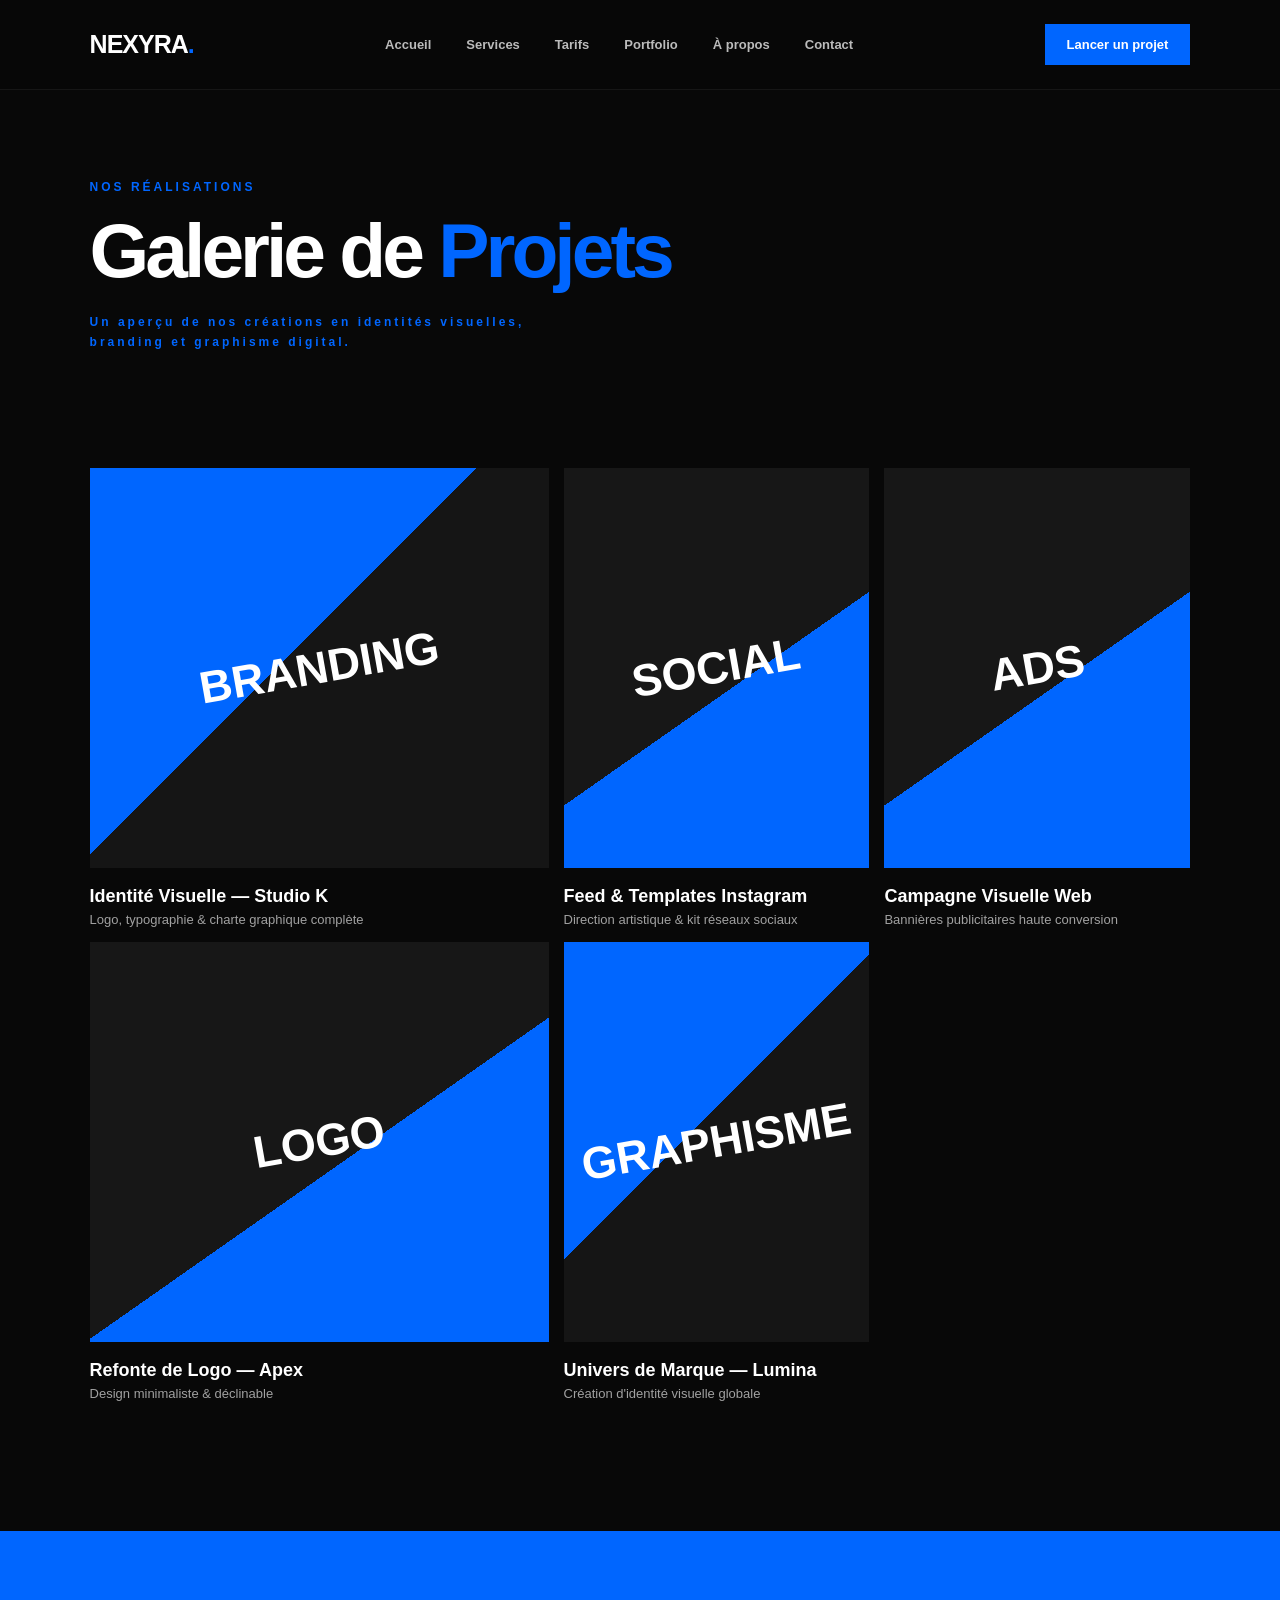
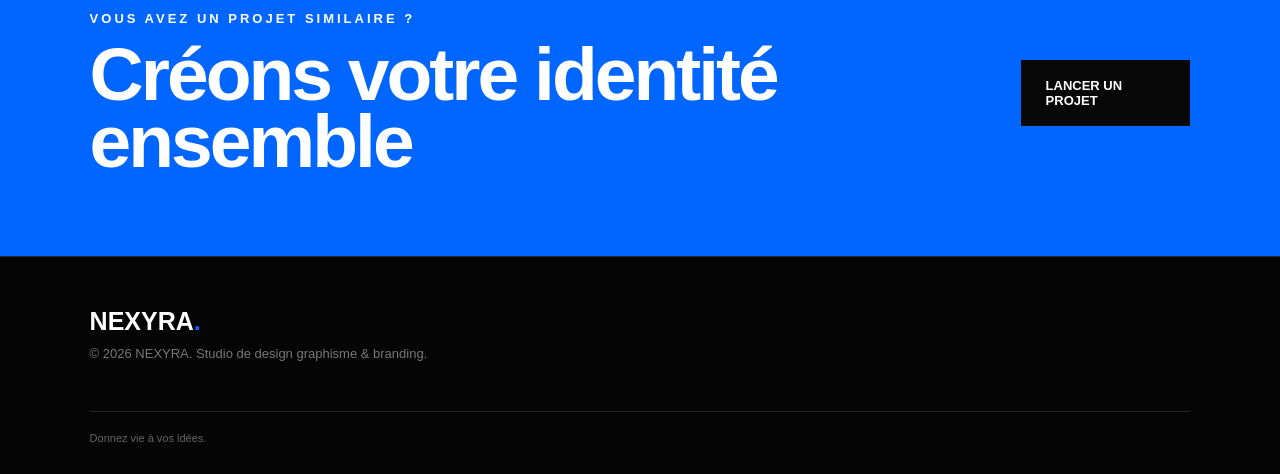
==== portfolio.html @ a023a51e "Add files via upload" ====
<!DOCTYPE html>
<html lang="fr">
<head>
    <meta charset="UTF-8">
    <meta name="viewport" content="width=device-width, initial-scale=1.0">
    <title>Portfolio — NEXYRA</title>
    <link rel="stylesheet" href="style.css">
</head>
<body>

    <!-- HEADER -->
    <header class="header">
        <a href="index.html" class="logo">NEXYRA<span>.</span></a>
        <nav class="nav">
            <a href="index.html">Accueil</a>
            <a href="services.html">Services</a>
            <a href="offres.html">Tarifs</a>
            <a href="portfolio.html">Portfolio</a>
            <a href="a-propos.html">À propos</a>
            <a href="contact.html">Contact</a>
        </nav>
        <a href="contact.html" class="header-button">Lancer un projet</a>
    </header>

    <!-- EN-TÊTE DE SECTION -->
    <section class="section" style="padding-top: 180px; padding-bottom: 50px;">
        <div class="section-title">
            <p>NOS RÉALISATIONS</p>
            <h2>Galerie de <span>Projets</span></h2>
            <p class="section-description">
                Un aperçu de nos créations en identités visuelles, branding et graphisme digital.
            </p>
        </div>
    </section>

    <!-- GRILLE PORTFOLIO -->
    <section class="section" style="padding-top: 0;">
        <div class="portfolio-grid">

            <!-- PROJET 1 -->
            <div class="portfolio-item portfolio-large">
                <div class="portfolio-placeholder">
                    <span>BRANDING</span>
                </div>
                <div class="portfolio-info">
                    <h3>Identité Visuelle — Studio K</h3>
                    <p>Logo, typographie & charte graphique complète</p>
                </div>
            </div>

            <!-- PROJET 2 -->
            <div class="portfolio-item">
                <div class="portfolio-placeholder placeholder-small">
                    <span>SOCIAL</span>
                </div>
                <div class="portfolio-info">
                    <h3>Feed & Templates Instagram</h3>
                    <p>Direction artistique & kit réseaux sociaux</p>
                </div>
            </div>

            <!-- PROJET 3 -->
            <div class="portfolio-item">
                <div class="portfolio-placeholder placeholder-small">
                    <span>ADS</span>
                </div>
                <div class="portfolio-info">
                    <h3>Campagne Visuelle Web</h3>
                    <p>Bannières publicitaires haute conversion</p>
                </div>
            </div>

            <!-- PROJET 4 -->
            <div class="portfolio-item">
                <div class="portfolio-placeholder placeholder-small">
                    <span>LOGO</span>
                </div>
                <div class="portfolio-info">
                    <h3>Refonte de Logo — Apex</h3>
                    <p>Design minimaliste & déclinable</p>
                </div>
            </div>

            <!-- PROJET 5 -->
            <div class="portfolio-item portfolio-large">
                <div class="portfolio-placeholder">
                    <span>GRAPHISME</span>
                </div>
                <div class="portfolio-info">
                    <h3>Univers de Marque — Lumina</h3>
                    <p>Création d'identité visuelle globale</p>
                </div>
            </div>

        </div>
    </section>

    <!-- BANNIÈRE D'APPEL À L'ACTION -->
    <section class="blue-banner">
        <div>
            <p>VOUS AVEZ UN PROJET SIMILAIRE ?</p>
            <h2>Créons votre <span>identité</span> ensemble</h2>
        </div>
        <a href="contact.html" class="dark-button">LANCER UN PROJET</a>
    </section>

    <!-- FOOTER -->
    <footer>
        <div class="footer-logo">NEXYRA<span>.</span></div>
        <p>© 2026 NEXYRA. Studio de design graphisme & branding.</p>
        <div class="footer-bottom">
            <span>Donnez vie à vos idées.</span>
            <div>
            </div>
        </div>
    </footer>

</body>
</html>
---- style.css ----
/* ==================================================
   NEXYRA — GLOBAL
================================================== */

* {
    margin: 0;
    padding: 0;
    box-sizing: border-box;
}

html {
    scroll-behavior: smooth;
}

body {
    background: #080808;
    color: #ffffff;
    font-family: Arial, Helvetica, sans-serif;
    overflow-x: hidden;
}

a {
    color: inherit;
    text-decoration: none;
}

::selection {
    background: #0066ff;
    color: #ffffff;
}


/* ==================================================
   VARIABLES
================================================== */

:root {
    --black: #080808;
    --dark: #111111;
    --dark-2: #181818;
    --blue: #0066ff;
    --white: #ffffff;
    --gray: #a1a1a1;
    --border: #292929;
}


/* ==================================================
   HEADER
================================================== */

.header {
    width: 100%;
    height: 90px;

    display: flex;
    align-items: center;
    justify-content: space-between;

    padding: 0 7%;

    position: fixed;
    top: 0;
    left: 0;

    z-index: 1000;

    background: rgba(8, 8, 8, 0.92);
    backdrop-filter: blur(15px);

    border-bottom: 1px solid rgba(255,255,255,0.06);
}

.logo {
    font-size: 25px;
    font-weight: 900;
    letter-spacing: -1px;
}

.logo span,
.footer-logo span {
    color: var(--blue);
}

.nav {
    display: flex;
    gap: 35px;
}

.nav a {
    font-size: 13px;
    font-weight: 600;
    color: #bbbbbb;

    transition: 0.25s;
}

.nav a:hover {
    color: var(--blue);
}

.header-button {
    background: var(--blue);
    color: var(--white);

    padding: 13px 22px;

    font-size: 13px;
    font-weight: 800;

    transition: 0.25s;
}

.header-button:hover {
    transform: translateY(-3px);
}


/* ==================================================
   HERO
================================================== */

.hero {
    min-height: 100vh;

    padding: 150px 7% 80px;

    display: flex;
    align-items: center;
    justify-content: space-between;

    position: relative;
}

.hero-content {
    max-width: 800px;
    position: relative;
    z-index: 2;
}

.hero-small {
    color: var(--blue);

    font-size: 12px;
    font-weight: 800;

    letter-spacing: 3px;

    margin-bottom: 30px;
}

.hero h1 {
    font-size: clamp(55px, 8vw, 120px);

    line-height: 0.88;

    font-weight: 900;

    letter-spacing: -6px;

    margin-bottom: 35px;
}

.hero h1 span {
    color: var(--blue);
}

.hero-text {
    max-width: 550px;

    color: var(--gray);

    font-size: 17px;

    line-height: 1.7;

    margin-bottom: 35px;
}

.hero-buttons {
    display: flex;
    gap: 15px;
}

.button {
    padding: 16px 25px;

    font-size: 13px;
    font-weight: 800;

    transition: 0.25s;
}

.button-blue {
    background: var(--blue);
    color: var(--white);
}

.button-blue:hover {
    transform: translateY(-4px);
}

.button-outline {
    border: 1px solid #444;
}

.button-outline:hover {
    border-color: var(--blue);
    color: var(--blue);
}


/* HERO DECORATION */

.hero-decoration {
    width: 400px;
    height: 400px;

    position: relative;

    margin-right: 5%;
}

.blue-circle {
    width: 310px;
    height: 310px;

    background: var(--blue);

    border-radius: 50%;

    position: absolute;

    top: 30px;
    right: 20px;

    animation: float 5s ease-in-out infinite;
}

.hero-card {
    width: 240px;
    height: 300px;

    background: #101010;

    border: 1px solid #333;

    position: absolute;

    left: 10px;
    bottom: 0;

    display: flex;
    align-items: center;
    justify-content: center;

    transform: rotate(-8deg);

    box-shadow: 20px 20px 0 rgba(0, 102, 255, 0.15);
}

.hero-card span {
    font-size: 80px;
    font-weight: 900;
    color: var(--blue);
}

@keyframes float {

    0%, 100% {
        transform: translateY(0);
    }

    50% {
        transform: translateY(-15px);
    }

}


/* ==================================================
   SECTIONS
================================================== */

.section {
    padding: 130px 7%;
}

.section-title {
    margin-bottom: 65px;
}

.section-title > p {
    color: var(--blue);

    font-size: 12px;
    font-weight: 800;

    letter-spacing: 3px;

    margin-bottom: 20px;
}

.section-title h2 {
    font-size: clamp(45px, 6vw, 80px);

    line-height: 0.95;

    letter-spacing: -4px;
}

.section-title h2 span {
    color: var(--blue);
}

.section-description {
    color: var(--gray);

    max-width: 500px;

    margin-top: 25px;

    line-height: 1.7;
}


/* ==================================================
   SERVICES
================================================== */

.services-grid {
    display: grid;

    grid-template-columns: repeat(4, 1fr);

    gap: 15px;
}

.service-card {
    min-height: 330px;

    background: var(--dark);

    border: 1px solid var(--border);

    padding: 30px;

    position: relative;

    transition: 0.3s;
}

.service-card:hover {
    border-color: var(--blue);

    transform: translateY(-8px);
}

.service-number {
    color: var(--blue);

    font-size: 12px;
    font-weight: 800;

    margin-bottom: 70px;
}

.service-card h3 {
    font-size: 22px;

    margin-bottom: 15px;
}

.service-card p {
    color: var(--gray);

    font-size: 14px;

    line-height: 1.7;
}

.service-arrow {
    position: absolute;

    right: 25px;
    bottom: 25px;

    font-size: 25px;

    color: var(--blue);
}


/* ==================================================
   BLUE BANNER
================================================== */

.blue-banner {
    background: var(--blue);
    color: var(--white);

    padding: 80px 7%;

    display: flex;
    align-items: center;
    justify-content: space-between;
}

.blue-banner p {
    font-size: 13px;

    font-weight: 900;

    letter-spacing: 3px;

    margin-bottom: 15px;
}

.blue-banner h2 {
    font-size: clamp(40px, 6vw, 75px);

    line-height: 0.9;

    letter-spacing: -3px;
}

.dark-button {
    background: var(--black);
    color: white;

    padding: 18px 25px;

    font-size: 13px;
    font-weight: 800;

    transition: 0.25s;
}

.dark-button:hover {
    transform: translateY(-4px);
}


/* ==================================================
   PORTFOLIO
================================================== */

.portfolio-grid {
    display: grid;

    grid-template-columns: 1.5fr 1fr 1fr;

    gap: 15px;
}

.portfolio-item {
    min-height: 450px;
}

.portfolio-large {
    grid-row: span 1;
}

.portfolio-placeholder {
    height: 400px;

    background:
        linear-gradient(
            135deg,
            #0066ff 0%,
            #0066ff 45%,
            #151515 45%,
            #151515 100%
        );

    display: flex;
    align-items: center;
    justify-content: center;

    overflow: hidden;

    transition: 0.3s;
}

.placeholder-small {
    background:
        linear-gradient(
            145deg,
            #171717 0%,
            #171717 55%,
            #0066ff 55%,
            #0066ff 100%
        );
}

.portfolio-item:hover .portfolio-placeholder {
    transform: scale(0.98);
}

.portfolio-placeholder span {
    font-size: 45px;

    font-weight: 900;

    color: #ffffff;

    transform: rotate(-10deg);
}

.portfolio-info {
    padding-top: 18px;
}

.portfolio-info h3 {
    font-size: 18px;

    margin-bottom: 5px;
}

.portfolio-info p {
    color: var(--gray);

    font-size: 13px;
}


/* ==================================================
   OFFERS
================================================== */

.offers-section {
    background: #0d0d0d;
}

.offers-grid {
    display: grid;

    grid-template-columns: repeat(3, 1fr);

    gap: 20px;
}

.offer {
    background: #121212;

    border: 1px solid var(--border);

    padding: 40px;

    position: relative;
}

.offer.featured {
    border-color: var(--blue);
}

.popular {
    position: absolute;

    top: 0;
    right: 0;

    background: var(--blue);
    color: var(--white);

    padding: 8px 15px;

    font-size: 10px;

    font-weight: 900;
}

.offer-label {
    color: var(--blue);

    font-size: 11px;

    font-weight: 900;

    letter-spacing: 2px;

    margin-bottom: 20px;
}

.offer h3 {
    font-size: 30px;

    margin-bottom: 20px;
}

.price {
    font-size: 15px;

    color: var(--gray);

    margin-bottom: 30px;
}

.price strong {
    color: white;

    font-size: 30px;
}

.offer ul {
    list-style: none;

    display: flex;

    flex-direction: column;

    gap: 15px;

    margin-bottom: 35px;
}

.offer li {
    color: #c8c8c8;

    font-size: 14px;
}

.offer-button {
    display: block;

    border: 1px solid #444;

    padding: 15px;

    text-align: center;

    font-size: 12px;

    font-weight: 800;

    transition: 0.25s;
}

.offer-button:hover,
.featured .offer-button {
    background: var(--blue);

    color: var(--white);

    border-color: var(--blue);
}


/* ==================================================
   ABOUT
================================================== */

.about {
    display: grid;

    grid-template-columns: 1fr 2fr;

    gap: 50px;

    background: var(--blue);

    color: var(--white);
}

.about-number {
    font-size: 150px;

    font-weight: 900;

    line-height: 0.7;

    opacity: 0.2;
}

.about-label {
    font-size: 12px;

    font-weight: 900;

    letter-spacing: 3px;

    margin-bottom: 25px;
}

.about h2 {
    font-size: clamp(45px, 6vw, 80px);

    line-height: 0.9;

    letter-spacing: -4px;

    margin-bottom: 35px;
}

.about h2 span {
    -webkit-text-stroke: 2px var(--white);

    color: transparent;
}

.about-content > p:not(.about-label) {
    max-width: 650px;

    font-size: 16px;

    line-height: 1.7;

    margin-bottom: 15px;
}

.about-stats {
    display: flex;

    gap: 50px;

    margin-top: 40px;
}

.about-stats div {
    display: flex;

    flex-direction: column;
}

.about-stats strong {
    font-size: 35px;
}

.about-stats span {
    font-size: 12px;

    font-weight: 800;
}


/* ==================================================
   CONTACT
================================================== */

.contact {
    text-align: center;

    padding-top: 150px;
    padding-bottom: 150px;
}

.contact-label {
    color: var(--blue);

    font-size: 12px;

    font-weight: 900;

    letter-spacing: 3px;

    margin-bottom: 25px;
}

.contact h2 {
    font-size: clamp(55px, 9vw, 120px);

    line-height: 0.85;

    letter-spacing: -6px;

    margin-bottom: 35px;
}

.contact h2 span {
    color: var(--blue);
}

.contact > p:not(.contact-label) {
    color: var(--gray);

    max-width: 500px;

    margin: 0 auto 35px;

    line-height: 1.7;
}

.contact-button {
    display: inline-block;

    background: var(--blue);

    color: var(--white);

    padding: 18px 30px;

    font-size: 13px;

    font-weight: 900;

    transition: 0.25s;
}

.contact-button:hover {
    transform: translateY(-5px);
}

.contact-links {
    display: flex;

    justify-content: center;

    gap: 30px;

    margin-top: 50px;
}

.contact-links a {
    color: #888;

    font-size: 13px;

    transition: 0.2s;
}

.contact-links a:hover {
    color: var(--blue);
}


/* ==================================================
   FOOTER
================================================== */

footer {
    background: #050505;

    padding: 50px 7% 30px;

    border-top: 1px solid var(--border);
}

.footer-logo {
    font-size: 25px;

    font-weight: 900;

    margin-bottom: 10px;
}

footer > p {
    color: #777;

    font-size: 13px;
}

.footer-bottom {
    margin-top: 50px;

    padding-top: 20px;

    border-top: 1px solid #222;

    display: flex;

    justify-content: space-between;

    color: #666;

    font-size: 11px;
}

.footer-bottom a:hover {
    color: var(--blue);
}


/* ==================================================
   RESPONSIVE TABLET
================================================== */

@media (max-width: 1000px) {

    .nav {
        display: none;
    }

    .services-grid {
        grid-template-columns: repeat(2, 1fr);
    }

    .hero-decoration {
        width: 300px;
        height: 300px;
    }

    .blue-circle {
        width: 230px;
        height: 230px;
    }

    .hero-card {
        width: 180px;
        height: 230px;
    }

    .portfolio-grid {
        grid-template-columns: 1fr 1fr;
    }

    .portfolio-large {
        grid-column: span 2;
    }

    .offers-grid {
        grid-template-columns: 1fr;
    }

}


/* ==================================================
   RESPONSIVE MOBILE
================================================== */

@media (max-width: 650px) {

    .header {
        height: 75px;

        padding: 0 6%;
    }

    .header-button {
        padding: 11px 15px;

        font-size: 11px;
    }

    .hero {
        padding: 130px 6% 80px;

        display: block;
    }

    .hero h1 {
        font-size: 58px;

        letter-spacing: -4px;
    }

    .hero-text {
        font-size: 15px;
    }

    .hero-decoration {
        display: none;
    }

    .hero-buttons {
        flex-direction: column;

        align-items: stretch;
    }

    .button {
        text-align: center;
    }

    .section {
        padding: 90px 6%;
    }

    .section-title h2 {
        font-size: 48px;

        letter-spacing: -3px;
    }

    .services-grid {
        grid-template-columns: 1fr;
    }

    .service-card {
        min-height: 280px;
    }

    .blue-banner {
        padding: 60px 6%;

        flex-direction: column;

        align-items: flex-start;

        gap: 35px;
    }

    .blue-banner h2 {
        font-size: 50px;
    }

    .portfolio-grid {
        grid-template-columns: 1fr;
    }

    .portfolio-large {
        grid-column: auto;
    }

    .portfolio-placeholder {
        height: 320px;
    }

    .offers-grid {
        grid-template-columns: 1fr;
    }

    .about {
        grid-template-columns: 1fr;

        gap: 20px;
    }

    .about-number {
        font-size: 80px;
    }

    .about h2 {
        font-size: 55px;
    }

    .about-stats {
        gap: 25px;
    }

    .contact h2 {
        font-size: 60px;

        letter-spacing: -4px;
    }

    .contact-links {
        flex-wrap: wrap;
    }

    .footer-bottom {
        flex-direction: column;

        gap: 15px;
    }

}
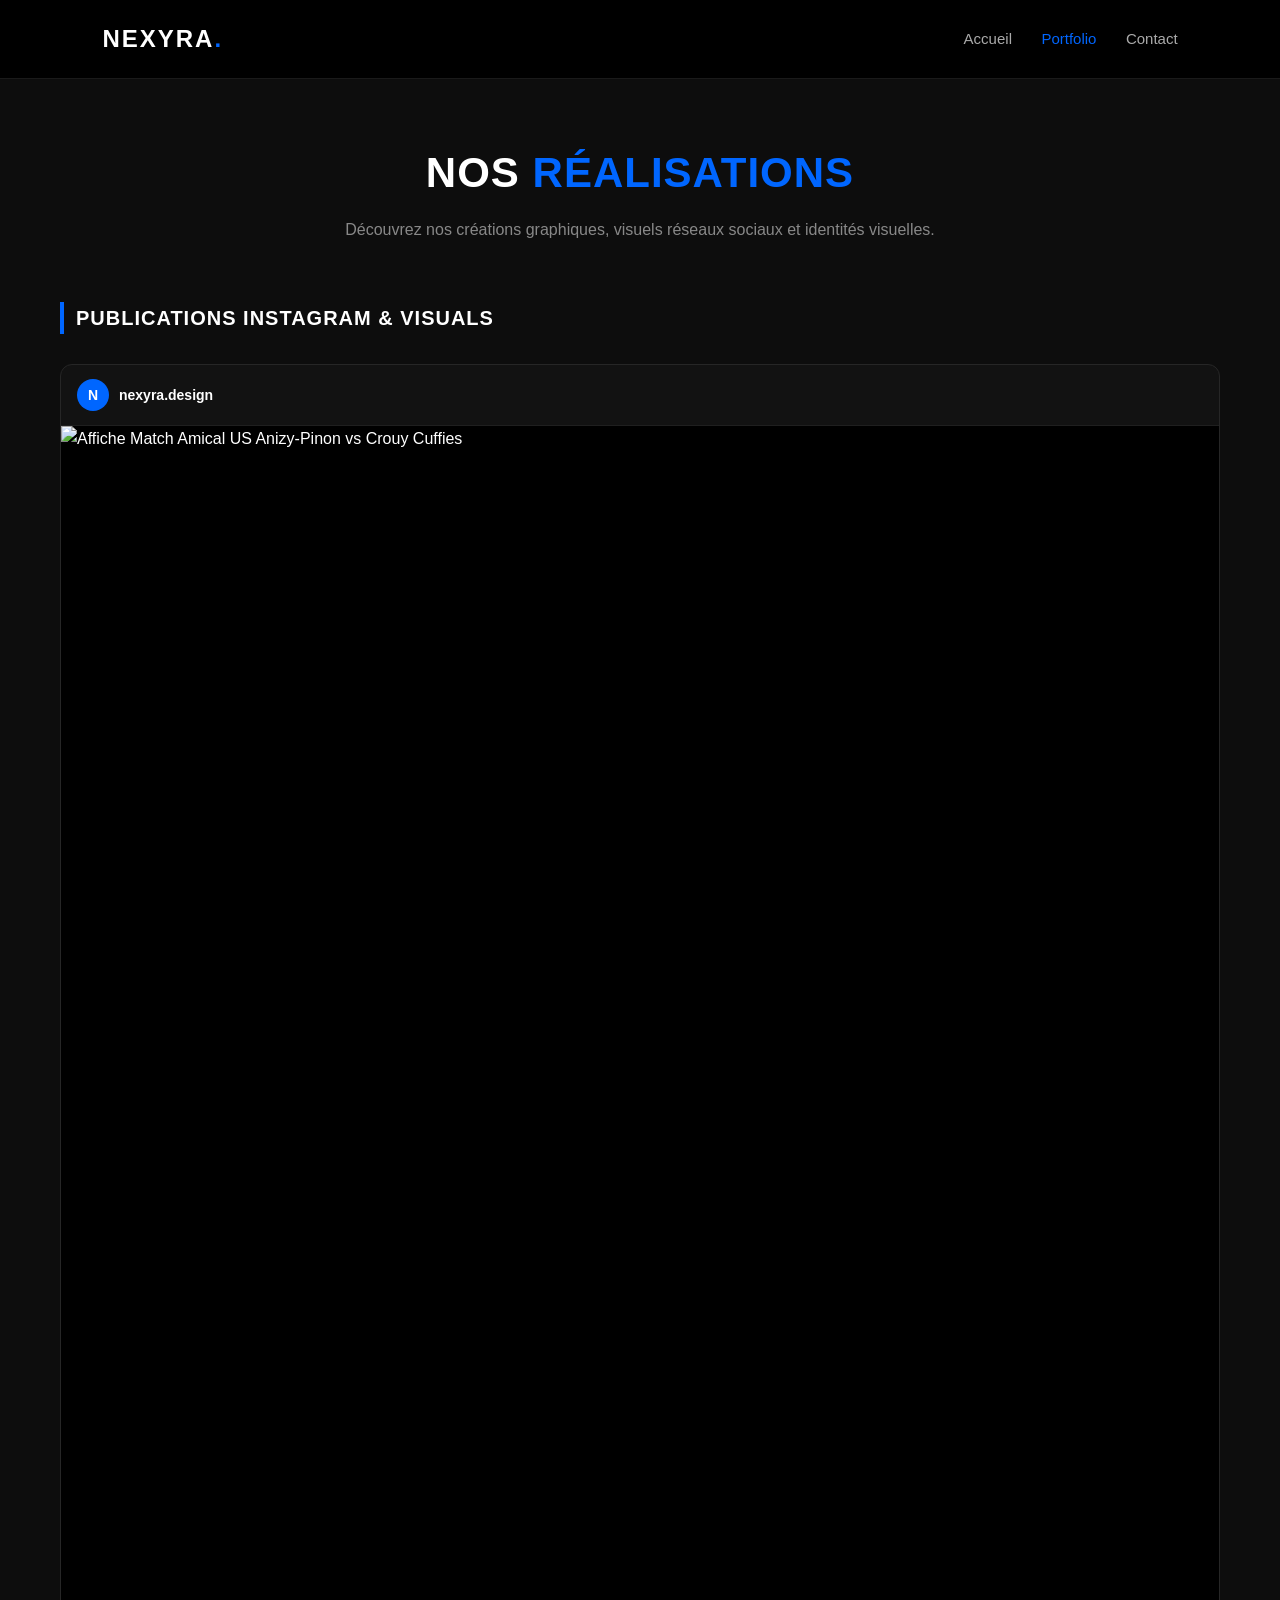
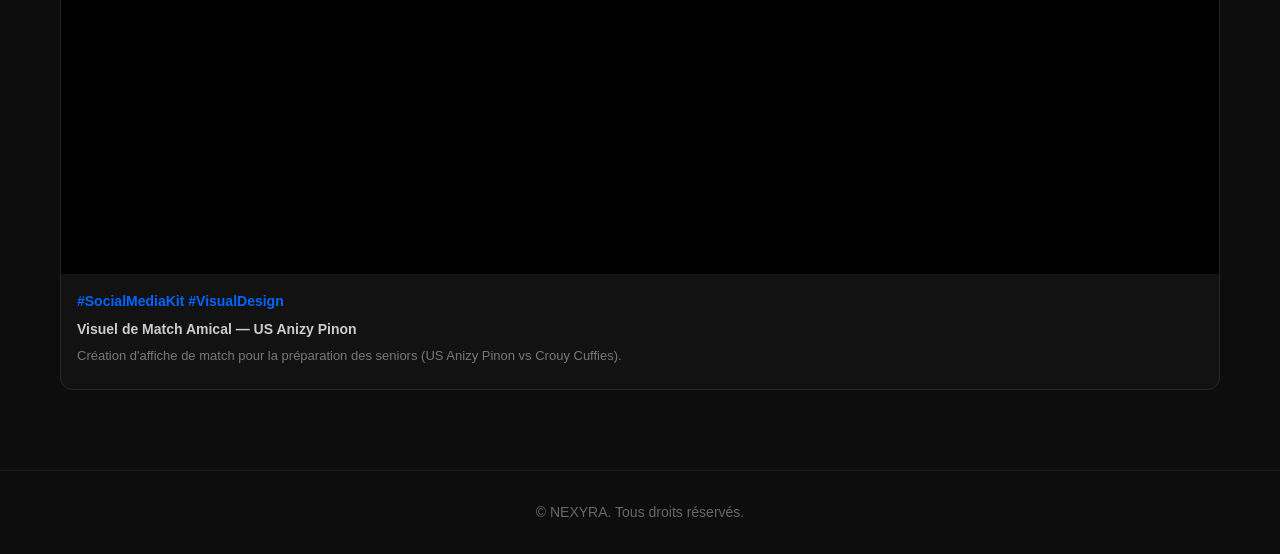
==== commit 86da173e: "Update portfolio.html" ====
--- a/portfolio.html
+++ b/portfolio.html
@@ -1,119 +1,232 @@
 <!DOCTYPE html>
 <html lang="fr">
 <head>
-    <meta charset="UTF-8">
-    <meta name="viewport" content="width=device-width, initial-scale=1.0">
-    <title>Portfolio — NEXYRA</title>
-    <link rel="stylesheet" href="style.css">
+  <meta charset="UTF-8">
+  <meta name="viewport" content="width=device-width, initial-scale=1.0">
+  <title>Portfolio — NEXYRA</title>
+  <style>
+    /* Reset & Base */
+    * {
+      margin: 0;
+      padding: 0;
+      box-sizing: border-box;
+    }
+    body {
+      background-color: #0d0d0d;
+      color: #ffffff;
+      font-family: 'Segoe UI', Tahoma, Geneva, Verdana, sans-serif;
+      line-height: 1.6;
+    }
+
+    /* Navigation */
+    header {
+      display: flex;
+      justify-content: space-between;
+      align-items: center;
+      padding: 20px 8%;
+      border-bottom: 1px solid #1a1a1a;
+      background-color: #000000;
+    }
+    .logo {
+      font-size: 24px;
+      font-weight: 800;
+      letter-spacing: 2px;
+      color: #fff;
+      text-decoration: none;
+    }
+    .logo span {
+      color: #0066ff;
+    }
+    nav a {
+      color: #aaa;
+      text-decoration: none;
+      margin-left: 25px;
+      font-size: 15px;
+      transition: color 0.3s;
+    }
+    nav a:hover, nav a.active {
+      color: #0066ff;
+    }
+
+    /* Hero Portfolio */
+    .portfolio-hero {
+      text-align: center;
+      padding: 60px 20px 40px;
+    }
+    .portfolio-hero h1 {
+      font-size: 42px;
+      text-transform: uppercase;
+      letter-spacing: 1px;
+      margin-bottom: 10px;
+    }
+    .portfolio-hero h1 span {
+      color: #0066ff;
+    }
+    .portfolio-hero p {
+      color: #888;
+      max-width: 600px;
+      margin: 0 auto;
+    }
+
+    /* Section Portfolio & Instagram Feed */
+    .portfolio-container {
+      max-width: 1200px;
+      margin: 0 auto;
+      padding: 20px 20px 80px;
+    }
+
+    .section-title {
+      font-size: 20px;
+      text-transform: uppercase;
+      letter-spacing: 1px;
+      margin-bottom: 30px;
+      border-left: 4px solid #0066ff;
+      padding-left: 12px;
+    }
+
+    .portfolio-grid {
+      display: grid;
+      grid-template-columns: repeat(auto-fit, minmax(320px, 1fr));
+      gap: 30px;
+      justify-content: center;
+    }
+
+    /* Carte Instagram Style */
+    .insta-card {
+      background-color: #121212;
+      border: 1px solid #262626;
+      border-radius: 12px;
+      overflow: hidden;
+      display: flex;
+      flex-direction: column;
+      transition: transform 0.3s ease, border-color 0.3s ease;
+    }
+    .insta-card:hover {
+      transform: translateY(-5px);
+      border-color: #0066ff;
+    }
+
+    .insta-header {
+      display: flex;
+      align-items: center;
+      justify-content: space-between;
+      padding: 14px 16px;
+      border-bottom: 1px solid #1f1f1f;
+    }
+    .insta-user-info {
+      display: flex;
+      align-items: center;
+      gap: 10px;
+    }
+    .insta-avatar {
+      width: 32px;
+      height: 32px;
+      border-radius: 50%;
+      background-color: #0066ff;
+      display: flex;
+      align-items: center;
+      justify-content: center;
+      font-weight: bold;
+      font-size: 14px;
+    }
+    .insta-username {
+      font-weight: 600;
+      font-size: 14px;
+      color: #fff;
+    }
+
+    .insta-img-wrapper {
+      width: 100%;
+      background-color: #000;
+      aspect-ratio: 4 / 5;
+      overflow: hidden;
+    }
+    .insta-img-wrapper img {
+      width: 100%;
+      height: 100%;
+      object-fit: cover;
+      display: block;
+    }
+
+    .insta-caption {
+      padding: 16px;
+      font-size: 14px;
+    }
+    .insta-caption .tag {
+      color: #0066ff;
+      font-weight: 600;
+      margin-bottom: 6px;
+      display: block;
+    }
+    .insta-caption p {
+      color: #ccc;
+      margin-bottom: 6px;
+    }
+    .insta-caption .details {
+      color: #777;
+      font-size: 13px;
+    }
+
+    /* Footer */
+    footer {
+      text-align: center;
+      padding: 30px;
+      border-top: 1px solid #1a1a1a;
+      color: #666;
+      font-size: 14px;
+    }
+  </style>
 </head>
 <body>
 
-    <!-- HEADER -->
-    <header class="header">
-        <a href="index.html" class="logo">NEXYRA<span>.</span></a>
-        <nav class="nav">
-            <a href="index.html">Accueil</a>
-            <a href="services.html">Services</a>
-            <a href="offres.html">Tarifs</a>
-            <a href="portfolio.html">Portfolio</a>
-            <a href="a-propos.html">À propos</a>
-            <a href="contact.html">Contact</a>
-        </nav>
-        <a href="contact.html" class="header-button">Lancer un projet</a>
-    </header>
-
-    <!-- EN-TÊTE DE SECTION -->
-    <section class="section" style="padding-top: 180px; padding-bottom: 50px;">
-        <div class="section-title">
-            <p>NOS RÉALISATIONS</p>
-            <h2>Galerie de <span>Projets</span></h2>
-            <p class="section-description">
-                Un aperçu de nos créations en identités visuelles, branding et graphisme digital.
-            </p>
+  <!-- Navigation -->
+  <header>
+    <a href="index.html" class="logo">NEXYRA<span>.</span></a>
+    <nav>
+      <a href="index.html">Accueil</a>
+      <a href="portfolio.html" class="active">Portfolio</a>
+      <a href="index.html#contact">Contact</a>
+    </nav>
+  </header>
+
+  <!-- Hero Portfolio -->
+  <section class="portfolio-hero">
+    <h1>NOS <span>RÉALISATIONS</span></h1>
+    <p>Découvrez nos créations graphiques, visuels réseaux sociaux et identités visuelles.</p>
+  </section>
+
+  <!-- Section Portfolio / Instagram -->
+  <main class="portfolio-container">
+    <h2 class="section-title">Publications Instagram & Visuals</h2>
+    
+    <div class="portfolio-grid">
+
+      <!-- Carte du Match Amical (Affiche) -->
+      <article class="insta-card">
+        <div class="insta-header">
+          <div class="insta-user-info">
+            <div class="insta-avatar">N</div>
+            <span class="insta-username">nexyra.design</span>
+          </div>
         </div>
-    </section>
-
-    <!-- GRILLE PORTFOLIO -->
-    <section class="section" style="padding-top: 0;">
-        <div class="portfolio-grid">
-
-            <!-- PROJET 1 -->
-            <div class="portfolio-item portfolio-large">
-                <div class="portfolio-placeholder">
-                    <span>BRANDING</span>
-                </div>
-                <div class="portfolio-info">
-                    <h3>Identité Visuelle — Studio K</h3>
-                    <p>Logo, typographie & charte graphique complète</p>
-                </div>
-            </div>
-
-            <!-- PROJET 2 -->
-            <div class="portfolio-item">
-                <div class="portfolio-placeholder placeholder-small">
-                    <span>SOCIAL</span>
-                </div>
-                <div class="portfolio-info">
-                    <h3>Feed & Templates Instagram</h3>
-                    <p>Direction artistique & kit réseaux sociaux</p>
-                </div>
-            </div>
-
-            <!-- PROJET 3 -->
-            <div class="portfolio-item">
-                <div class="portfolio-placeholder placeholder-small">
-                    <span>ADS</span>
-                </div>
-                <div class="portfolio-info">
-                    <h3>Campagne Visuelle Web</h3>
-                    <p>Bannières publicitaires haute conversion</p>
-                </div>
-            </div>
-
-            <!-- PROJET 4 -->
-            <div class="portfolio-item">
-                <div class="portfolio-placeholder placeholder-small">
-                    <span>LOGO</span>
-                </div>
-                <div class="portfolio-info">
-                    <h3>Refonte de Logo — Apex</h3>
-                    <p>Design minimaliste & déclinable</p>
-                </div>
-            </div>
-
-            <!-- PROJET 5 -->
-            <div class="portfolio-item portfolio-large">
-                <div class="portfolio-placeholder">
-                    <span>GRAPHISME</span>
-                </div>
-                <div class="portfolio-info">
-                    <h3>Univers de Marque — Lumina</h3>
-                    <p>Création d'identité visuelle globale</p>
-                </div>
-            </div>
-
+        <div class="insta-img-wrapper">
+          <!-- Place l'image téléchargée dans le même dossier et nomme-la "affiche-usap.jpg" -->
+          <img src="affiche-usap.jpg" alt="Affiche Match Amical US Anizy-Pinon vs Crouy Cuffies">
         </div>
-    </section>
-
-    <!-- BANNIÈRE D'APPEL À L'ACTION -->
-    <section class="blue-banner">
-        <div>
-            <p>VOUS AVEZ UN PROJET SIMILAIRE ?</p>
-            <h2>Créons votre <span>identité</span> ensemble</h2>
+        <div class="insta-caption">
+          <span class="tag">#SocialMediaKit #VisualDesign</span>
+          <p><strong>Visuel de Match Amical — US Anizy Pinon</strong></p>
+          <p class="details">Création d'affiche de match pour la préparation des seniors (US Anizy Pinon vs Crouy Cuffies).</p>
         </div>
-        <a href="contact.html" class="dark-button">LANCER UN PROJET</a>
-    </section>
-
-    <!-- FOOTER -->
-    <footer>
-        <div class="footer-logo">NEXYRA<span>.</span></div>
-        <p>© 2026 NEXYRA. Studio de design graphisme & branding.</p>
-        <div class="footer-bottom">
-            <span>Donnez vie à vos idées.</span>
-            <div>
-            </div>
-        </div>
-    </footer>
+      </article>
+
+    </div>
+  </main>
+
+  <!-- Footer -->
+  <footer>
+    <p>&copy; NEXYRA. Tous droits réservés.</p>
+  </footer>
 
 </body>
-</html>+</html>
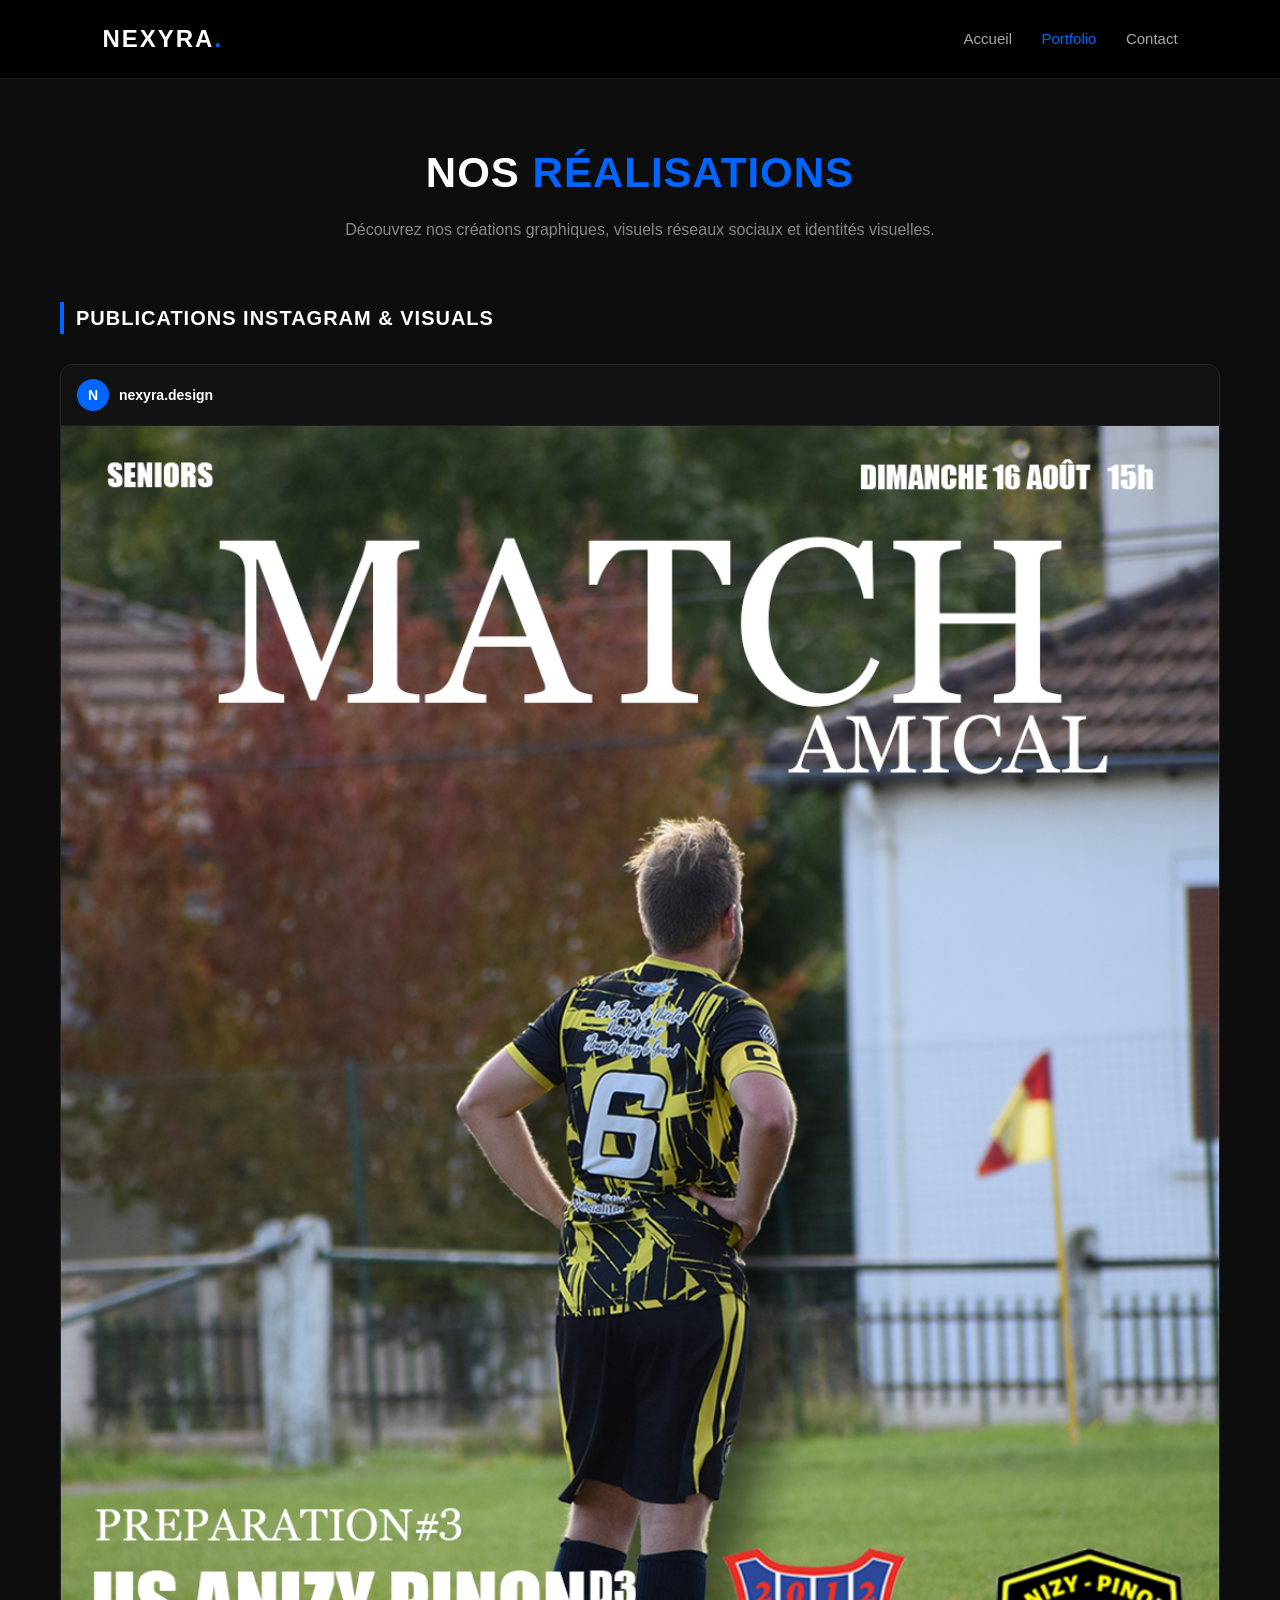
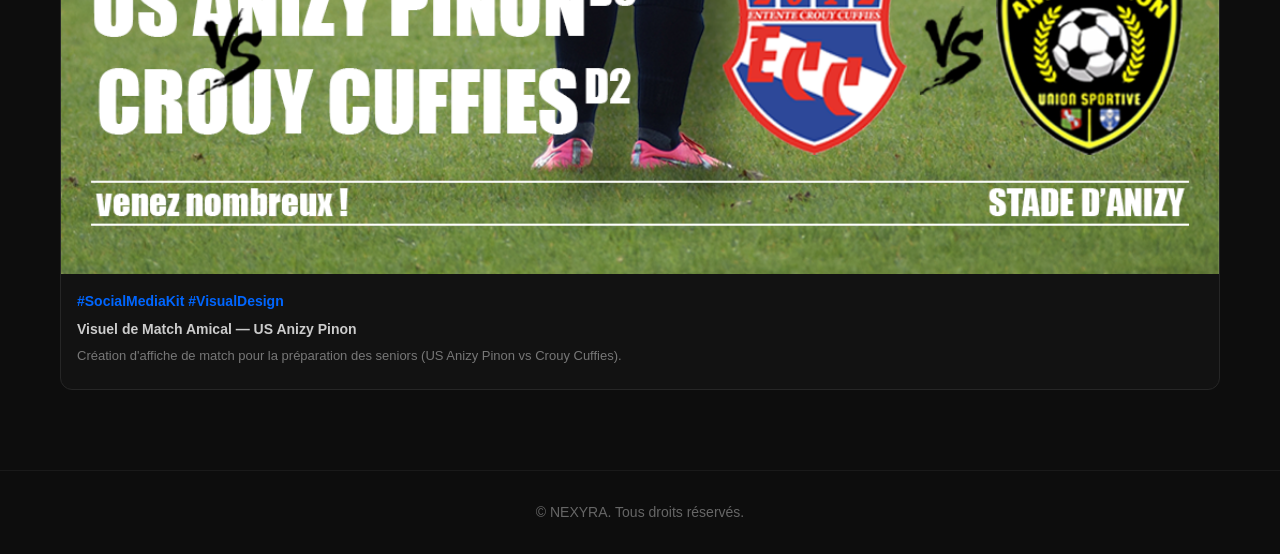
==== commit 21b98dce: "Update portfolio.html" ====
--- a/portfolio.html
+++ b/portfolio.html
@@ -211,7 +211,7 @@
         </div>
         <div class="insta-img-wrapper">
           <!-- Place l'image téléchargée dans le même dossier et nomme-la "affiche-usap.jpg" -->
-          <img src="affiche-usap.jpg" alt="Affiche Match Amical US Anizy-Pinon vs Crouy Cuffies">
+          <img src="affiche-usap dimanche-16-août.png" alt="Affiche Match Amical US Anizy-Pinon vs Crouy Cuffies">
         </div>
         <div class="insta-caption">
           <span class="tag">#SocialMediaKit #VisualDesign</span>
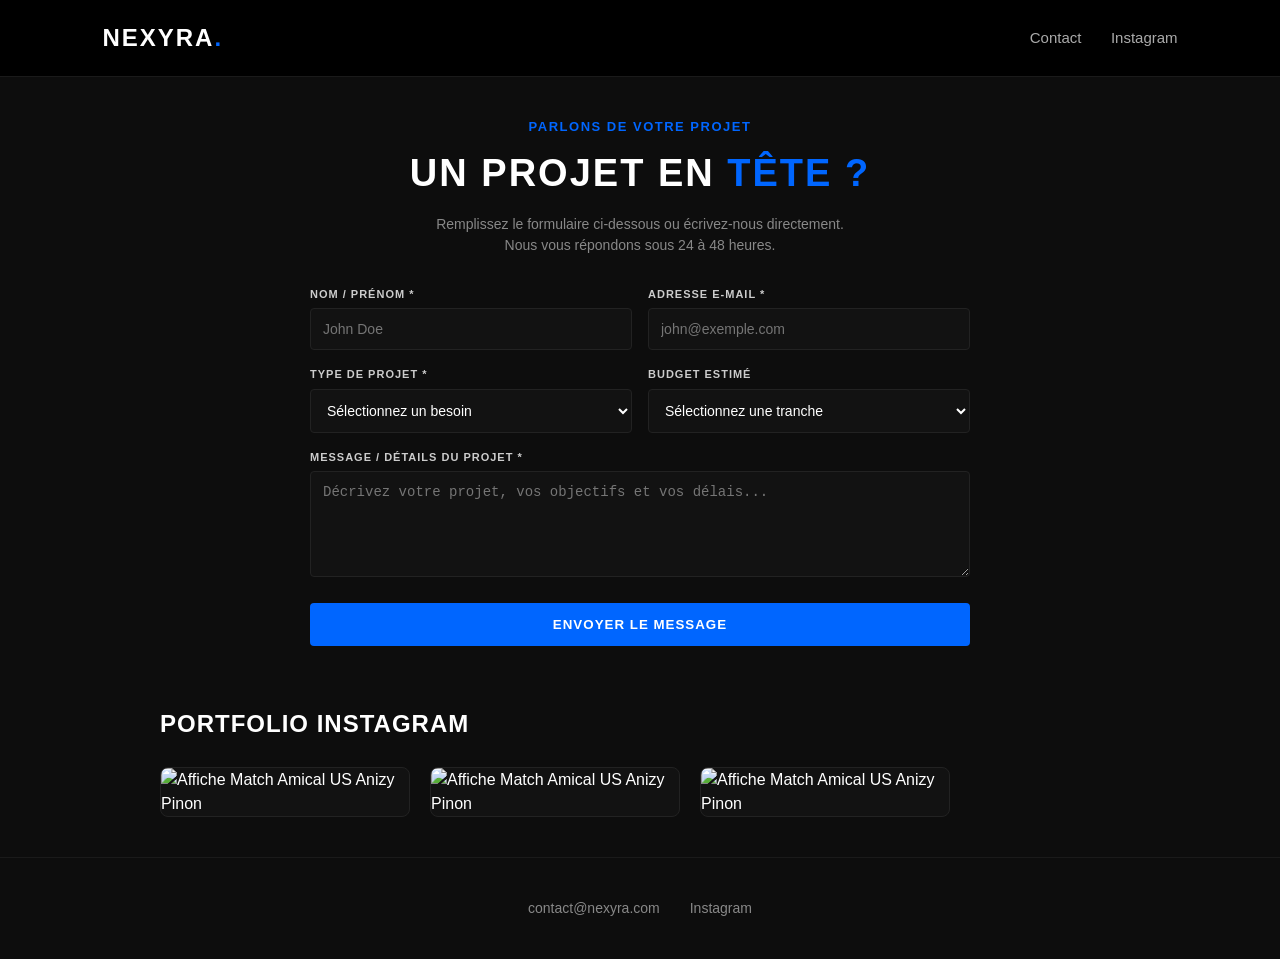
==== commit a69c8894: "Update portfolio.html" ====
--- a/portfolio.html
+++ b/portfolio.html
@@ -3,7 +3,7 @@
 <head>
   <meta charset="UTF-8">
   <meta name="viewport" content="width=device-width, initial-scale=1.0">
-  <title>Portfolio — NEXYRA</title>
+  <title>NEXYRA — Portfolio</title>
   <style>
     /* Reset & Base */
     * {
@@ -15,17 +15,17 @@
       background-color: #0d0d0d;
       color: #ffffff;
       font-family: 'Segoe UI', Tahoma, Geneva, Verdana, sans-serif;
-      line-height: 1.6;
-    }
-
-    /* Navigation */
+      line-height: 1.5;
+    }
+
+    /* Navigation Header */
     header {
       display: flex;
       justify-content: space-between;
       align-items: center;
       padding: 20px 8%;
+      background-color: #000000;
       border-bottom: 1px solid #1a1a1a;
-      background-color: #000000;
     }
     .logo {
       font-size: 24px;
@@ -48,132 +48,149 @@
       color: #0066ff;
     }
 
-    /* Hero Portfolio */
-    .portfolio-hero {
+    /* Formulaire de Contact Section */
+    .contact-section {
+      max-width: 700px;
+      margin: 40px auto;
+      padding: 0 20px;
       text-align: center;
-      padding: 60px 20px 40px;
-    }
-    .portfolio-hero h1 {
-      font-size: 42px;
+    }
+    .subtitle {
+      color: #0066ff;
+      font-size: 13px;
+      font-weight: 700;
+      letter-spacing: 1.5px;
+      text-transform: uppercase;
+      margin-bottom: 8px;
+    }
+    .title-banner {
+      font-size: 38px;
+      font-weight: 900;
+      text-transform: uppercase;
+      letter-spacing: 2px;
+      margin-bottom: 12px;
+    }
+    .title-banner span {
+      color: #0066ff;
+    }
+    .intro-text {
+      color: #888;
+      font-size: 14px;
+      margin-bottom: 30px;
+    }
+
+    .contact-form {
+      display: flex;
+      flex-direction: column;
+      gap: 16px;
+      text-align: left;
+    }
+    .form-row {
+      display: flex;
+      gap: 16px;
+    }
+    .form-group {
+      flex: 1;
+      display: flex;
+      flex-direction: column;
+    }
+    .form-group label {
+      font-size: 11px;
+      font-weight: 700;
       text-transform: uppercase;
       letter-spacing: 1px;
-      margin-bottom: 10px;
-    }
-    .portfolio-hero h1 span {
-      color: #0066ff;
-    }
-    .portfolio-hero p {
-      color: #888;
-      max-width: 600px;
-      margin: 0 auto;
-    }
-
-    /* Section Portfolio & Instagram Feed */
-    .portfolio-container {
-      max-width: 1200px;
-      margin: 0 auto;
-      padding: 20px 20px 80px;
-    }
-
-    .section-title {
-      font-size: 20px;
+      margin-bottom: 6px;
+      color: #ccc;
+    }
+    .form-group input, .form-group select, .form-group textarea {
+      width: 100%;
+      padding: 12px;
+      background-color: #121212;
+      border: 1px solid #222;
+      border-radius: 4px;
+      color: #fff;
+      font-size: 14px;
+      outline: none;
+    }
+    .form-group input:focus, .form-group select:focus, .form-group textarea:focus {
+      border-color: #0066ff;
+    }
+    .btn-submit {
+      width: 100%;
+      padding: 14px;
+      background-color: #0066ff;
+      color: #fff;
+      border: none;
+      border-radius: 4px;
+      font-weight: 700;
       text-transform: uppercase;
       letter-spacing: 1px;
-      margin-bottom: 30px;
-      border-left: 4px solid #0066ff;
-      padding-left: 12px;
-    }
-
+      cursor: pointer;
+      margin-top: 10px;
+      transition: background-color 0.3s;
+    }
+    .btn-submit:hover {
+      background-color: #0052cc;
+    }
+
+    /* Section Portfolio Instagram */
+    .portfolio-section {
+      max-width: 1000px;
+      margin: 60px auto 40px;
+      padding: 0 20px;
+    }
+    .portfolio-title {
+      font-size: 24px;
+      font-weight: 800;
+      text-transform: uppercase;
+      letter-spacing: 1px;
+      margin-bottom: 25px;
+      text-align: left;
+    }
+
+    /* Grille et cartes d'images RÉTRÉCIES */
     .portfolio-grid {
-      display: grid;
-      grid-template-columns: repeat(auto-fit, minmax(320px, 1fr));
-      gap: 30px;
-      justify-content: center;
-    }
-
-    /* Carte Instagram Style */
-    .insta-card {
+      display: flex;
+      flex-wrap: wrap;
+      gap: 20px;
+      justify-content: flex-start;
+    }
+    .portfolio-card {
+      width: 100%;
+      max-width: 250px; /* Taille de la carte fortement réduite */
       background-color: #121212;
-      border: 1px solid #262626;
-      border-radius: 12px;
+      border: 1px solid #222;
+      border-radius: 8px;
       overflow: hidden;
-      display: flex;
-      flex-direction: column;
-      transition: transform 0.3s ease, border-color 0.3s ease;
-    }
-    .insta-card:hover {
-      transform: translateY(-5px);
+      transition: transform 0.3s, border-color 0.3s;
+    }
+    .portfolio-card:hover {
+      transform: translateY(-4px);
       border-color: #0066ff;
     }
-
-    .insta-header {
-      display: flex;
-      align-items: center;
-      justify-content: space-between;
-      padding: 14px 16px;
-      border-bottom: 1px solid #1f1f1f;
-    }
-    .insta-user-info {
-      display: flex;
-      align-items: center;
-      gap: 10px;
-    }
-    .insta-avatar {
-      width: 32px;
-      height: 32px;
-      border-radius: 50%;
-      background-color: #0066ff;
-      display: flex;
-      align-items: center;
-      justify-content: center;
-      font-weight: bold;
-      font-size: 14px;
-    }
-    .insta-username {
-      font-weight: 600;
-      font-size: 14px;
-      color: #fff;
-    }
-
-    .insta-img-wrapper {
-      width: 100%;
-      background-color: #000;
-      aspect-ratio: 4 / 5;
-      overflow: hidden;
-    }
-    .insta-img-wrapper img {
-      width: 100%;
-      height: 100%;
-      object-fit: cover;
+    .portfolio-card img {
+      width: 100%;
+      height: auto;
       display: block;
-    }
-
-    .insta-caption {
-      padding: 16px;
-      font-size: 14px;
-    }
-    .insta-caption .tag {
-      color: #0066ff;
-      font-weight: 600;
-      margin-bottom: 6px;
-      display: block;
-    }
-    .insta-caption p {
-      color: #ccc;
-      margin-bottom: 6px;
-    }
-    .insta-caption .details {
-      color: #777;
-      font-size: 13px;
     }
 
     /* Footer */
     footer {
-      text-align: center;
-      padding: 30px;
+      display: flex;
+      justify-content: center;
+      gap: 30px;
+      padding: 40px 20px;
+      font-size: 14px;
+      color: #888;
       border-top: 1px solid #1a1a1a;
-      color: #666;
-      font-size: 14px;
+      margin-top: 40px;
+    }
+    footer a {
+      color: #888;
+      text-decoration: none;
+    }
+    footer a:hover {
+      color: #fff;
     }
   </style>
 </head>
@@ -183,49 +200,88 @@
   <header>
     <a href="index.html" class="logo">NEXYRA<span>.</span></a>
     <nav>
-      <a href="index.html">Accueil</a>
-      <a href="portfolio.html" class="active">Portfolio</a>
-      <a href="index.html#contact">Contact</a>
+      <a href="#contact">Contact</a>
+      <a href="https://instagram.com" target="_blank">Instagram</a>
     </nav>
   </header>
 
-  <!-- Hero Portfolio -->
-  <section class="portfolio-hero">
-    <h1>NOS <span>RÉALISATIONS</span></h1>
-    <p>Découvrez nos créations graphiques, visuels réseaux sociaux et identités visuelles.</p>
+  <!-- Section Formulaire -->
+  <section class="contact-section" id="contact">
+    <p class="subtitle">PARLONS DE VOTRE PROJET</p>
+    <h1 class="title-banner">UN PROJET EN <span>TÊTE ?</span></h1>
+    <p class="intro-text">
+      Remplissez le formulaire ci-dessous ou écrivez-nous directement.<br>
+      Nous vous répondons sous 24 à 48 heures.
+    </p>
+
+    <form class="contact-form">
+      <div class="form-row">
+        <div class="form-group">
+          <label>NOM / PRÉNOM *</label>
+          <input type="text" placeholder="John Doe" required>
+        </div>
+        <div class="form-group">
+          <label>ADRESSE E-MAIL *</label>
+          <input type="email" placeholder="john@exemple.com" required>
+        </div>
+      </div>
+
+      <div class="form-row">
+        <div class="form-group">
+          <label>TYPE DE PROJET *</label>
+          <select required>
+            <option value="" disabled selected>Sélectionnez un besoin</option>
+            <option value="graphisme">Design Graphique</option>
+            <option value="site">Site Web</option>
+          </select>
+        </div>
+        <div class="form-group">
+          <label>BUDGET ESTIMÉ</label>
+          <select>
+            <option value="" disabled selected>Sélectionnez une tranche</option>
+            <option value="small">< 500 €</option>
+            <option value="medium">500 € - 1500 €</option>
+            <option value="large">> 1500 €</option>
+          </select>
+        </div>
+      </div>
+
+      <div class="form-group">
+        <label>MESSAGE / DÉTAILS DU PROJET *</label>
+        <textarea rows="5" placeholder="Décrivez votre projet, vos objectifs et vos délais..." required></textarea>
+      </div>
+
+      <button type="submit" class="btn-submit">ENVOYER LE MESSAGE</button>
+    </form>
   </section>
 
-  <!-- Section Portfolio / Instagram -->
-  <main class="portfolio-container">
-    <h2 class="section-title">Publications Instagram & Visuals</h2>
-    
+  <!-- Section Portfolio Instagram -->
+  <section class="portfolio-section">
+    <h2 class="portfolio-title">PORTFOLIO INSTAGRAM</h2>
     <div class="portfolio-grid">
-
-      <!-- Carte du Match Amical (Affiche) -->
-      <article class="insta-card">
-        <div class="insta-header">
-          <div class="insta-user-info">
-            <div class="insta-avatar">N</div>
-            <span class="insta-username">nexyra.design</span>
-          </div>
-        </div>
-        <div class="insta-img-wrapper">
-          <!-- Place l'image téléchargée dans le même dossier et nomme-la "affiche-usap.jpg" -->
-          <img src="affiche-usap dimanche-16-août.png" alt="Affiche Match Amical US Anizy-Pinon vs Crouy Cuffies">
-        </div>
-        <div class="insta-caption">
-          <span class="tag">#SocialMediaKit #VisualDesign</span>
-          <p><strong>Visuel de Match Amical — US Anizy Pinon</strong></p>
-          <p class="details">Création d'affiche de match pour la préparation des seniors (US Anizy Pinon vs Crouy Cuffies).</p>
-        </div>
-      </article>
+      
+      <!-- Carte Réduite 1 -->
+      <div class="portfolio-card">
+        <img src="affiche-usap.jpg" alt="Affiche Match Amical US Anizy Pinon">
+      </div>
+
+      <!-- Carte Réduite 2 -->
+      <div class="portfolio-card">
+        <img src="affiche-usap.jpg" alt="Affiche Match Amical US Anizy Pinon">
+      </div>
+
+      <!-- Carte Réduite 3 -->
+      <div class="portfolio-card">
+        <img src="affiche-usap.jpg" alt="Affiche Match Amical US Anizy Pinon">
+      </div>
 
     </div>
-  </main>
+  </section>
 
   <!-- Footer -->
   <footer>
-    <p>&copy; NEXYRA. Tous droits réservés.</p>
+    <a href="mailto:contact@nexyra.com">contact@nexyra.com</a>
+    <a href="https://instagram.com" target="_blank">Instagram</a>
   </footer>
 
 </body>
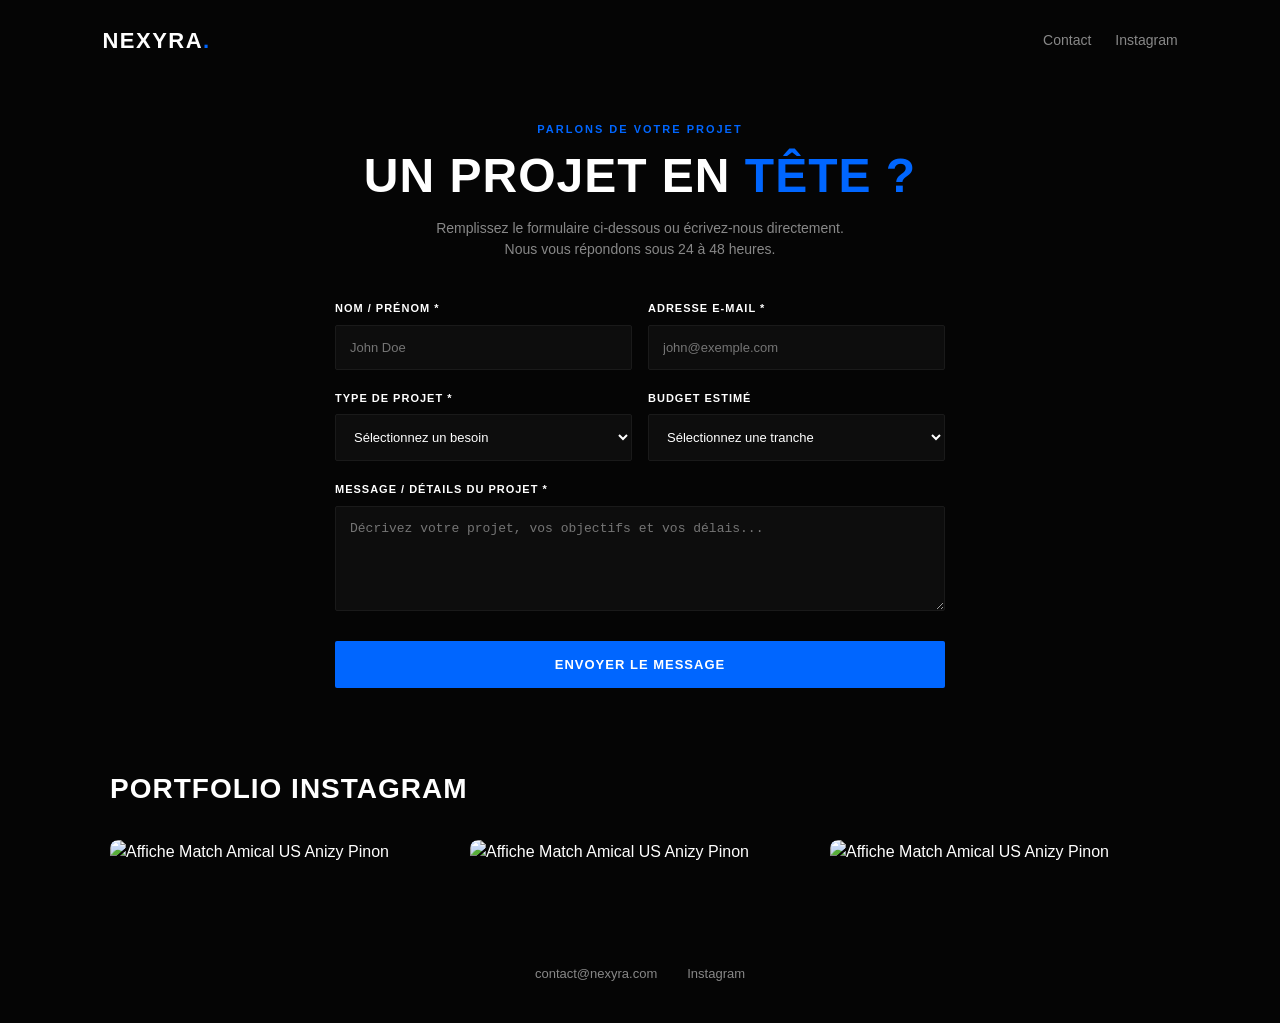
==== commit 583ea2b1: "Update portfolio.html" ====
--- a/portfolio.html
+++ b/portfolio.html
@@ -3,7 +3,7 @@
 <head>
   <meta charset="UTF-8">
   <meta name="viewport" content="width=device-width, initial-scale=1.0">
-  <title>NEXYRA — Portfolio</title>
+  <title>NEXYRA</title>
   <style>
     /* Reset & Base */
     * {
@@ -12,63 +12,66 @@
       box-sizing: border-box;
     }
     body {
-      background-color: #0d0d0d;
+      background-color: #050505;
       color: #ffffff;
-      font-family: 'Segoe UI', Tahoma, Geneva, Verdana, sans-serif;
+      font-family: -apple-system, BlinkMacSystemFont, "Segoe UI", Roboto, Helvetica, Arial, sans-serif;
       line-height: 1.5;
     }
 
-    /* Navigation Header */
+    /* Navigation */
     header {
       display: flex;
       justify-content: space-between;
       align-items: center;
-      padding: 20px 8%;
-      background-color: #000000;
-      border-bottom: 1px solid #1a1a1a;
+      padding: 24px 8%;
+      background-color: #050505;
     }
     .logo {
-      font-size: 24px;
+      font-size: 22px;
       font-weight: 800;
-      letter-spacing: 2px;
+      letter-spacing: 1.5px;
       color: #fff;
       text-decoration: none;
     }
     .logo span {
       color: #0066ff;
     }
+    nav {
+      display: flex;
+      gap: 24px;
+    }
     nav a {
-      color: #aaa;
+      color: #888;
       text-decoration: none;
-      margin-left: 25px;
-      font-size: 15px;
-      transition: color 0.3s;
-    }
-    nav a:hover, nav a.active {
-      color: #0066ff;
-    }
-
-    /* Formulaire de Contact Section */
+      font-size: 14px;
+      transition: color 0.2s ease;
+    }
+    nav a:hover {
+      color: #fff;
+    }
+
+    /* Section Contact */
     .contact-section {
-      max-width: 700px;
-      margin: 40px auto;
+      max-width: 650px;
+      margin: 40px auto 60px;
       padding: 0 20px;
       text-align: center;
     }
     .subtitle {
       color: #0066ff;
-      font-size: 13px;
+      font-size: 11px;
       font-weight: 700;
-      letter-spacing: 1.5px;
-      text-transform: uppercase;
-      margin-bottom: 8px;
+      letter-spacing: 2px;
+      text-transform: uppercase;
+      margin-bottom: 12px;
     }
     .title-banner {
-      font-size: 38px;
+      font-size: 48px;
       font-weight: 900;
       text-transform: uppercase;
-      letter-spacing: 2px;
-      margin-bottom: 12px;
+      letter-spacing: 1px;
+      line-height: 1.1;
+      margin-bottom: 16px;
     }
     .title-banner span {
       color: #0066ff;
@@ -76,13 +79,14 @@
     .intro-text {
       color: #888;
       font-size: 14px;
-      margin-bottom: 30px;
-    }
-
+      margin-bottom: 40px;
+    }
+
+    /* Formulaire */
     .contact-form {
       display: flex;
       flex-direction: column;
-      gap: 16px;
+      gap: 20px;
       text-align: left;
     }
     .form-row {
@@ -99,17 +103,17 @@
       font-weight: 700;
       text-transform: uppercase;
       letter-spacing: 1px;
-      margin-bottom: 6px;
-      color: #ccc;
+      margin-bottom: 8px;
+      color: #fff;
     }
     .form-group input, .form-group select, .form-group textarea {
       width: 100%;
-      padding: 12px;
-      background-color: #121212;
-      border: 1px solid #222;
-      border-radius: 4px;
-      color: #fff;
-      font-size: 14px;
+      padding: 14px;
+      background-color: #0d0d0d;
+      border: 1px solid #1a1a1a;
+      border-radius: 2px;
+      color: #fff;
+      font-size: 13px;
       outline: none;
     }
     .form-group input:focus, .form-group select:focus, .form-group textarea:focus {
@@ -117,61 +121,53 @@
     }
     .btn-submit {
       width: 100%;
-      padding: 14px;
+      padding: 16px;
       background-color: #0066ff;
       color: #fff;
       border: none;
-      border-radius: 4px;
+      border-radius: 2px;
       font-weight: 700;
+      font-size: 13px;
       text-transform: uppercase;
       letter-spacing: 1px;
       cursor: pointer;
       margin-top: 10px;
-      transition: background-color 0.3s;
+      transition: background-color 0.2s;
     }
     .btn-submit:hover {
       background-color: #0052cc;
     }
 
-    /* Section Portfolio Instagram */
+    /* Section Portfolio */
     .portfolio-section {
-      max-width: 1000px;
-      margin: 60px auto 40px;
+      max-width: 1100px;
+      margin: 80px auto 40px;
       padding: 0 20px;
     }
     .portfolio-title {
-      font-size: 24px;
+      font-size: 28px;
       font-weight: 800;
       text-transform: uppercase;
       letter-spacing: 1px;
-      margin-bottom: 25px;
+      margin-bottom: 30px;
       text-align: left;
     }
 
-    /* Grille et cartes d'images RÉTRÉCIES */
     .portfolio-grid {
-      display: flex;
-      flex-wrap: wrap;
+      display: grid;
+      grid-template-columns: repeat(3, 1fr);
       gap: 20px;
-      justify-content: flex-start;
-    }
-    .portfolio-card {
-      width: 100%;
-      max-width: 250px; /* Taille de la carte fortement réduite */
-      background-color: #121212;
-      border: 1px solid #222;
+    }
+    .portfolio-item {
+      width: 100%;
       border-radius: 8px;
       overflow: hidden;
-      transition: transform 0.3s, border-color 0.3s;
-    }
-    .portfolio-card:hover {
-      transform: translateY(-4px);
-      border-color: #0066ff;
-    }
-    .portfolio-card img {
+    }
+    .portfolio-item img {
       width: 100%;
       height: auto;
       display: block;
+      border-radius: 8px;
     }
 
     /* Footer */
@@ -180,10 +176,9 @@
       justify-content: center;
       gap: 30px;
       padding: 40px 20px;
-      font-size: 14px;
-      color: #888;
-      border-top: 1px solid #1a1a1a;
-      margin-top: 40px;
+      font-size: 13px;
+      color: #888;
+      margin-top: 60px;
     }
     footer a {
       color: #888;
@@ -191,6 +186,16 @@
     }
     footer a:hover {
       color: #fff;
+    }
+
+    /* Responsive */
+    @media (max-width: 768px) {
+      .form-row {
+        flex-direction: column;
+      }
+      .portfolio-grid {
+        grid-template-columns: 1fr;
+      }
     }
   </style>
 </head>
@@ -198,14 +203,14 @@
 
   <!-- Navigation -->
   <header>
-    <a href="index.html" class="logo">NEXYRA<span>.</span></a>
+    <a href="#" class="logo">NEXYRA<span>.</span></a>
     <nav>
       <a href="#contact">Contact</a>
       <a href="https://instagram.com" target="_blank">Instagram</a>
     </nav>
   </header>
 
-  <!-- Section Formulaire -->
+  <!-- Section Formulaire de Contact -->
   <section class="contact-section" id="contact">
     <p class="subtitle">PARLONS DE VOTRE PROJET</p>
     <h1 class="title-banner">UN PROJET EN <span>TÊTE ?</span></h1>
@@ -239,9 +244,9 @@
           <label>BUDGET ESTIMÉ</label>
           <select>
             <option value="" disabled selected>Sélectionnez une tranche</option>
-            <option value="small">< 500 €</option>
+            <option value="small">&lt; 500 €</option>
             <option value="medium">500 € - 1500 €</option>
-            <option value="large">> 1500 €</option>
+            <option value="large">&gt; 1500 €</option>
           </select>
         </div>
       </div>
@@ -260,18 +265,15 @@
     <h2 class="portfolio-title">PORTFOLIO INSTAGRAM</h2>
     <div class="portfolio-grid">
       
-      <!-- Carte Réduite 1 -->
-      <div class="portfolio-card">
+      <div class="portfolio-item">
         <img src="affiche-usap.jpg" alt="Affiche Match Amical US Anizy Pinon">
       </div>
 
-      <!-- Carte Réduite 2 -->
-      <div class="portfolio-card">
+      <div class="portfolio-item">
         <img src="affiche-usap.jpg" alt="Affiche Match Amical US Anizy Pinon">
       </div>
 
-      <!-- Carte Réduite 3 -->
-      <div class="portfolio-card">
+      <div class="portfolio-item">
         <img src="affiche-usap.jpg" alt="Affiche Match Amical US Anizy Pinon">
       </div>
 
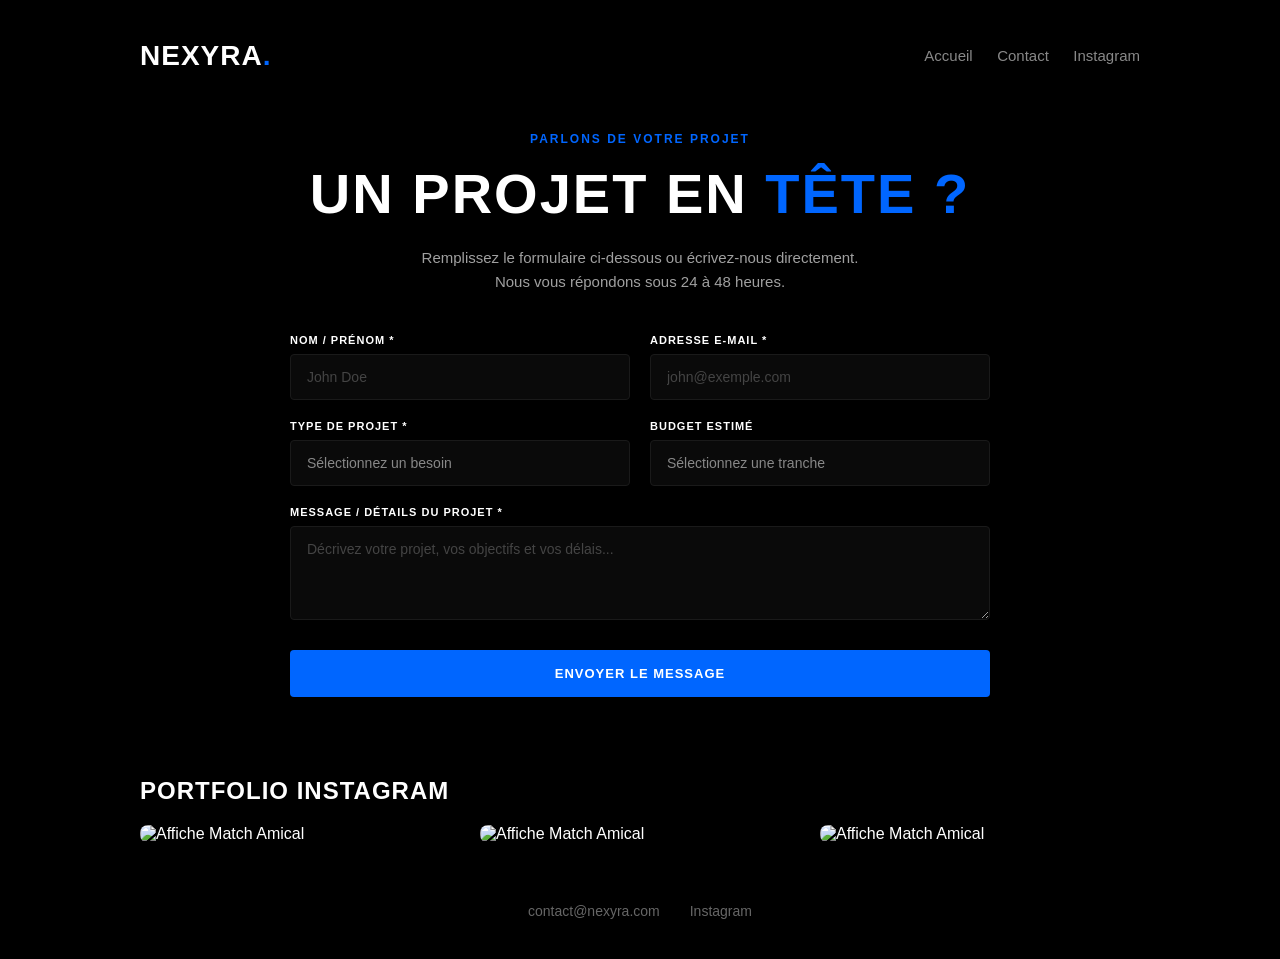
==== commit 971ef9a6: "Update portfolio.html" ====
--- a/portfolio.html
+++ b/portfolio.html
@@ -5,152 +5,161 @@
   <meta name="viewport" content="width=device-width, initial-scale=1.0">
   <title>NEXYRA</title>
   <style>
-    /* Reset & Base */
     * {
       margin: 0;
       padding: 0;
       box-sizing: border-box;
-    }
+      font-family: -apple-system, BlinkMacSystemFont, "Segoe UI", Roboto, sans-serif;
+    }
+
     body {
-      background-color: #050505;
-      color: #ffffff;
-      font-family: -apple-system, BlinkMacSystemFont, "Segoe UI", Roboto, Helvetica, Arial, sans-serif;
-      line-height: 1.5;
-    }
-
-    /* Navigation */
+      background-color: #000000;
+      color: #ffffff;
+      padding: 40px 20px;
+    }
+
+    /* Header */
     header {
       display: flex;
       justify-content: space-between;
       align-items: center;
-      padding: 24px 8%;
-      background-color: #050505;
-    }
+      max-width: 1000px;
+      margin: 0 auto 60px;
+    }
+
     .logo {
-      font-size: 22px;
-      font-weight: 800;
-      letter-spacing: 1.5px;
-      color: #fff;
+      font-size: 28px;
+      font-weight: 900;
+      letter-spacing: 1px;
+      color: #ffffff;
       text-decoration: none;
     }
+
     .logo span {
       color: #0066ff;
     }
-    nav {
-      display: flex;
-      gap: 24px;
-    }
-    nav a {
-      color: #888;
+
+    .nav-links a {
+      color: #888888;
       text-decoration: none;
-      font-size: 14px;
-      transition: color 0.2s ease;
-    }
-    nav a:hover {
-      color: #fff;
-    }
-
-    /* Section Contact */
-    .contact-section {
-      max-width: 650px;
-      margin: 40px auto 60px;
-      padding: 0 20px;
+      margin-left: 20px;
+      font-size: 15px;
+    }
+
+    .nav-links a:hover {
+      color: #ffffff;
+    }
+
+    /* Section Formulaire */
+    .container {
+      max-width: 700px;
+      margin: 0 auto;
       text-align: center;
     }
+
     .subtitle {
       color: #0066ff;
-      font-size: 11px;
+      font-size: 12px;
       font-weight: 700;
       letter-spacing: 2px;
       text-transform: uppercase;
-      margin-bottom: 12px;
-    }
-    .title-banner {
-      font-size: 48px;
+      margin-bottom: 15px;
+    }
+
+    .title {
+      font-size: 56px;
       font-weight: 900;
       text-transform: uppercase;
-      letter-spacing: 1px;
-      line-height: 1.1;
-      margin-bottom: 16px;
-    }
-    .title-banner span {
+      letter-spacing: 2px;
+      margin-bottom: 20px;
+    }
+
+    .title span {
       color: #0066ff;
     }
-    .intro-text {
-      color: #888;
-      font-size: 14px;
+
+    .description {
+      color: #a0a0a0;
+      font-size: 15px;
+      line-height: 1.6;
       margin-bottom: 40px;
     }
 
     /* Formulaire */
-    .contact-form {
+    form {
       display: flex;
       flex-direction: column;
       gap: 20px;
       text-align: left;
     }
+
     .form-row {
-      display: flex;
-      gap: 16px;
-    }
+      display: grid;
+      grid-template-columns: 1fr 1fr;
+      gap: 20px;
+    }
+
     .form-group {
-      flex: 1;
       display: flex;
       flex-direction: column;
-    }
-    .form-group label {
+      gap: 8px;
+    }
+
+    label {
       font-size: 11px;
       font-weight: 700;
-      text-transform: uppercase;
-      letter-spacing: 1px;
-      margin-bottom: 8px;
-      color: #fff;
-    }
-    .form-group input, .form-group select, .form-group textarea {
+      letter-spacing: 1px;
+      text-transform: uppercase;
+      color: #ffffff;
+    }
+
+    input, select, textarea {
       width: 100%;
-      padding: 14px;
-      background-color: #0d0d0d;
+      background-color: #0a0a0a;
       border: 1px solid #1a1a1a;
-      border-radius: 2px;
-      color: #fff;
+      border-radius: 4px;
+      padding: 14px 16px;
+      color: #ffffff;
+      font-size: 14px;
+      outline: none;
+    }
+
+    input::placeholder, textarea::placeholder {
+      color: #444444;
+    }
+
+    select {
+      color: #888888;
+      appearance: none;
+    }
+
+    .btn-submit {
+      background-color: #0066ff;
+      color: #ffffff;
+      border: none;
+      border-radius: 4px;
+      padding: 16px;
       font-size: 13px;
-      outline: none;
-    }
-    .form-group input:focus, .form-group select:focus, .form-group textarea:focus {
-      border-color: #0066ff;
-    }
-    .btn-submit {
-      width: 100%;
-      padding: 16px;
-      background-color: #0066ff;
-      color: #fff;
-      border: none;
-      border-radius: 2px;
-      font-weight: 700;
-      font-size: 13px;
-      text-transform: uppercase;
-      letter-spacing: 1px;
+      font-weight: 800;
+      letter-spacing: 1px;
+      text-transform: uppercase;
       cursor: pointer;
       margin-top: 10px;
-      transition: background-color 0.2s;
-    }
-    .btn-submit:hover {
-      background-color: #0052cc;
-    }
-
-    /* Section Portfolio */
+    }
+
+    /* Section Portfolio Instagram */
     .portfolio-section {
-      max-width: 1100px;
+      max-width: 1000px;
       margin: 80px auto 40px;
-      padding: 0 20px;
-    }
+      text-align: left;
+    }
+
     .portfolio-title {
-      font-size: 28px;
-      font-weight: 800;
-      text-transform: uppercase;
-      letter-spacing: 1px;
-      margin-bottom: 30px;
-      text-align: left;
+      font-size: 24px;
+      font-weight: 900;
+      text-transform: uppercase;
+      letter-spacing: 1px;
+      margin-bottom: 20px;
     }
 
     .portfolio-grid {
@@ -158,16 +167,12 @@
       grid-template-columns: repeat(3, 1fr);
       gap: 20px;
     }
-    .portfolio-item {
-      width: 100%;
-      border-radius: 8px;
-      overflow: hidden;
-    }
-    .portfolio-item img {
+
+    .portfolio-grid img {
       width: 100%;
       height: auto;
+      border-radius: 8px;
       display: block;
-      border-radius: 8px;
     }
 
     /* Footer */
@@ -175,110 +180,86 @@
       display: flex;
       justify-content: center;
       gap: 30px;
-      padding: 40px 20px;
-      font-size: 13px;
-      color: #888;
       margin-top: 60px;
     }
+
     footer a {
-      color: #888;
+      color: #666666;
       text-decoration: none;
-    }
+      font-size: 14px;
+    }
+
     footer a:hover {
-      color: #fff;
-    }
-
-    /* Responsive */
-    @media (max-width: 768px) {
-      .form-row {
-        flex-direction: column;
-      }
-      .portfolio-grid {
-        grid-template-columns: 1fr;
-      }
+      color: #ffffff;
     }
   </style>
 </head>
 <body>
 
-  <!-- Navigation -->
+  <!-- Header -->
   <header>
-    <a href="#" class="logo">NEXYRA<span>.</span></a>
-    <nav>
+    <a href="index.html" class="logo">NEXYRA<span>.</span></a>
+    <div class="nav-links">
+      <a href="index.html">Accueil</a>
       <a href="#contact">Contact</a>
       <a href="https://instagram.com" target="_blank">Instagram</a>
-    </nav>
+    </div>
   </header>
 
-  <!-- Section Formulaire de Contact -->
-  <section class="contact-section" id="contact">
-    <p class="subtitle">PARLONS DE VOTRE PROJET</p>
-    <h1 class="title-banner">UN PROJET EN <span>TÊTE ?</span></h1>
-    <p class="intro-text">
+  <!-- Section Formulaire -->
+  <div class="container" id="contact">
+    <div class="subtitle">PARLONS DE VOTRE PROJET</div>
+    <h1 class="title">UN PROJET EN <span>TÊTE ?</span></h1>
+    <p class="description">
       Remplissez le formulaire ci-dessous ou écrivez-nous directement.<br>
       Nous vous répondons sous 24 à 48 heures.
     </p>
 
-    <form class="contact-form">
+    <form>
       <div class="form-row">
         <div class="form-group">
           <label>NOM / PRÉNOM *</label>
-          <input type="text" placeholder="John Doe" required>
+          <input type="text" placeholder="John Doe">
         </div>
         <div class="form-group">
           <label>ADRESSE E-MAIL *</label>
-          <input type="email" placeholder="john@exemple.com" required>
+          <input type="email" placeholder="john@exemple.com">
         </div>
       </div>
 
       <div class="form-row">
         <div class="form-group">
           <label>TYPE DE PROJET *</label>
-          <select required>
-            <option value="" disabled selected>Sélectionnez un besoin</option>
-            <option value="graphisme">Design Graphique</option>
-            <option value="site">Site Web</option>
+          <select>
+            <option>Sélectionnez un besoin</option>
           </select>
         </div>
         <div class="form-group">
           <label>BUDGET ESTIMÉ</label>
           <select>
-            <option value="" disabled selected>Sélectionnez une tranche</option>
-            <option value="small">&lt; 500 €</option>
-            <option value="medium">500 € - 1500 €</option>
-            <option value="large">&gt; 1500 €</option>
+            <option>Sélectionnez une tranche</option>
           </select>
         </div>
       </div>
 
       <div class="form-group">
         <label>MESSAGE / DÉTAILS DU PROJET *</label>
-        <textarea rows="5" placeholder="Décrivez votre projet, vos objectifs et vos délais..." required></textarea>
+        <textarea rows="4" placeholder="Décrivez votre projet, vos objectifs et vos délais..."></textarea>
       </div>
 
       <button type="submit" class="btn-submit">ENVOYER LE MESSAGE</button>
     </form>
-  </section>
+  </div>
 
   <!-- Section Portfolio Instagram -->
-  <section class="portfolio-section">
+  <div class="portfolio-section">
     <h2 class="portfolio-title">PORTFOLIO INSTAGRAM</h2>
     <div class="portfolio-grid">
-      
-      <div class="portfolio-item">
-        <img src="affiche-usap.jpg" alt="Affiche Match Amical US Anizy Pinon">
-      </div>
-
-      <div class="portfolio-item">
-        <img src="affiche-usap.jpg" alt="Affiche Match Amical US Anizy Pinon">
-      </div>
-
-      <div class="portfolio-item">
-        <img src="affiche-usap.jpg" alt="Affiche Match Amical US Anizy Pinon">
-      </div>
-
+      <img src="affiche-usap.jpg" alt="Affiche Match Amical">
+      <img src="affiche-usap.jpg" alt="Affiche Match Amical">
+      <img src="affiche-usap.jpg" alt="Affiche Match Amical">
     </div>
-  </section>
+  </div>
 
   <!-- Footer -->
   <footer>
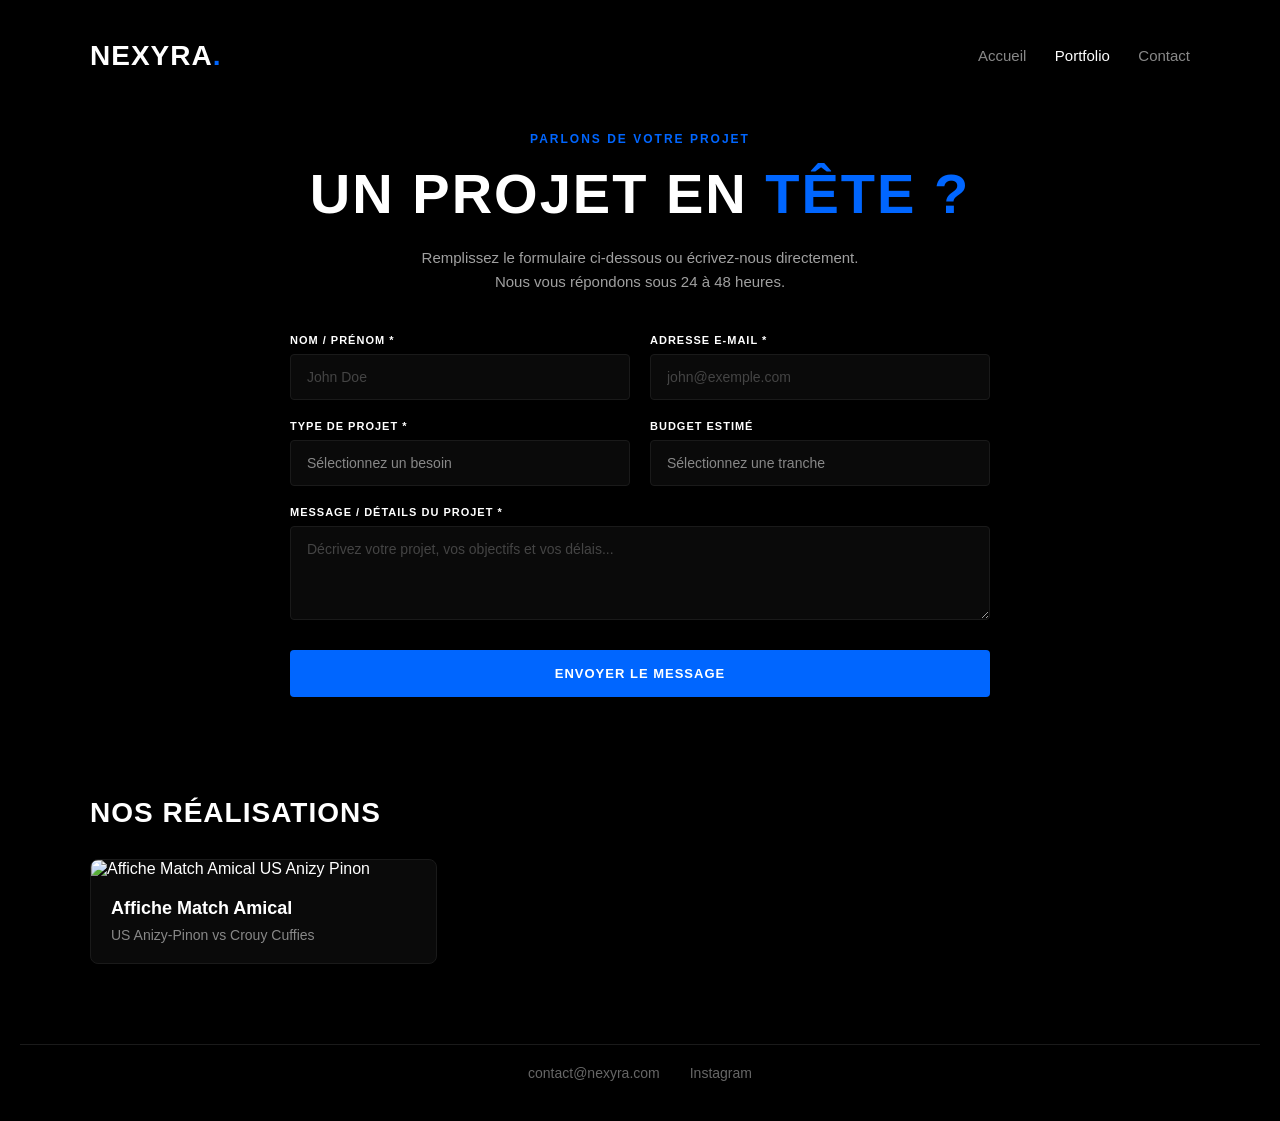
==== commit 3d6edcc0: "Update portfolio.html" ====
--- a/portfolio.html
+++ b/portfolio.html
@@ -3,8 +3,9 @@
 <head>
   <meta charset="UTF-8">
   <meta name="viewport" content="width=device-width, initial-scale=1.0">
-  <title>NEXYRA</title>
+  <title>NEXYRA — Portfolio</title>
   <style>
+    /* Reset & Styles de base */
     * {
       margin: 0;
       padding: 0;
@@ -18,12 +19,12 @@
       padding: 40px 20px;
     }
 
-    /* Header */
+    /* En-tête / Navigation */
     header {
       display: flex;
       justify-content: space-between;
       align-items: center;
-      max-width: 1000px;
+      max-width: 1100px;
       margin: 0 auto 60px;
     }
 
@@ -42,15 +43,16 @@
     .nav-links a {
       color: #888888;
       text-decoration: none;
-      margin-left: 20px;
+      margin-left: 24px;
       font-size: 15px;
-    }
-
-    .nav-links a:hover {
-      color: #ffffff;
-    }
-
-    /* Section Formulaire */
+      transition: color 0.2s;
+    }
+
+    .nav-links a:hover, .nav-links a.active {
+      color: #ffffff;
+    }
+
+    /* Section Formulaire Contact */
     .container {
       max-width: 700px;
       margin: 0 auto;
@@ -85,7 +87,6 @@
       margin-bottom: 40px;
     }
 
-    /* Formulaire */
     form {
       display: flex;
       flex-direction: column;
@@ -145,34 +146,66 @@
       text-transform: uppercase;
       cursor: pointer;
       margin-top: 10px;
-    }
-
-    /* Section Portfolio Instagram */
+      transition: background-color 0.2s;
+    }
+
+    .btn-submit:hover {
+      background-color: #0052cc;
+    }
+
+    /* Section Portfolio standard */
     .portfolio-section {
-      max-width: 1000px;
-      margin: 80px auto 40px;
+      max-width: 1100px;
+      margin: 100px auto 40px;
       text-align: left;
     }
 
     .portfolio-title {
-      font-size: 24px;
+      font-size: 28px;
       font-weight: 900;
       text-transform: uppercase;
       letter-spacing: 1px;
-      margin-bottom: 20px;
+      margin-bottom: 30px;
     }
 
     .portfolio-grid {
       display: grid;
-      grid-template-columns: repeat(3, 1fr);
-      gap: 20px;
-    }
-
-    .portfolio-grid img {
+      grid-template-columns: repeat(auto-fill, minmax(300px, 1fr));
+      gap: 30px;
+    }
+
+    .portfolio-item {
+      background-color: #0a0a0a;
+      border: 1px solid #1a1a1a;
+      border-radius: 8px;
+      overflow: hidden;
+      transition: transform 0.3s ease, border-color 0.3s ease;
+    }
+
+    .portfolio-item:hover {
+      transform: translateY(-5px);
+      border-color: #0066ff;
+    }
+
+    .portfolio-item img {
       width: 100%;
       height: auto;
-      border-radius: 8px;
       display: block;
+    }
+
+    .portfolio-info {
+      padding: 20px;
+    }
+
+    .portfolio-info h3 {
+      font-size: 18px;
+      font-weight: 700;
+      margin-bottom: 8px;
+    }
+
+    .portfolio-info p {
+      color: #888888;
+      font-size: 14px;
     }
 
     /* Footer */
@@ -180,7 +213,9 @@
       display: flex;
       justify-content: center;
       gap: 30px;
-      margin-top: 60px;
+      margin-top: 80px;
+      padding-top: 20px;
+      border-top: 1px solid #1a1a1a;
     }
 
     footer a {
@@ -192,17 +227,23 @@
     footer a:hover {
       color: #ffffff;
     }
+
+    @media (max-width: 768px) {
+      .form-row {
+        grid-template-columns: 1fr;
+      }
+    }
   </style>
 </head>
 <body>
 
-  <!-- Header -->
+  <!-- Navigation -->
   <header>
     <a href="index.html" class="logo">NEXYRA<span>.</span></a>
     <div class="nav-links">
       <a href="index.html">Accueil</a>
+      <a href="portfolio.html" class="active">Portfolio</a>
       <a href="#contact">Contact</a>
-      <a href="https://instagram.com" target="_blank">Instagram</a>
     </div>
   </header>
 
@@ -219,45 +260,57 @@
       <div class="form-row">
         <div class="form-group">
           <label>NOM / PRÉNOM *</label>
-          <input type="text" placeholder="John Doe">
+          <input type="text" placeholder="John Doe" required>
         </div>
         <div class="form-group">
           <label>ADRESSE E-MAIL *</label>
-          <input type="email" placeholder="john@exemple.com">
+          <input type="email" placeholder="john@exemple.com" required>
         </div>
       </div>
 
       <div class="form-row">
         <div class="form-group">
           <label>TYPE DE PROJET *</label>
-          <select>
-            <option>Sélectionnez un besoin</option>
+          <select required>
+            <option value="" disabled selected>Sélectionnez un besoin</option>
+            <option value="graphisme">Design Graphique</option>
+            <option value="web">Site Web</option>
           </select>
         </div>
         <div class="form-group">
           <label>BUDGET ESTIMÉ</label>
           <select>
-            <option>Sélectionnez une tranche</option>
+            <option value="" disabled selected>Sélectionnez une tranche</option>
+            <option value="small">&lt; 500 €</option>
+            <option value="medium">500 € - 1500 €</option>
+            <option value="large">&gt; 1500 €</option>
           </select>
         </div>
       </div>
 
       <div class="form-group">
         <label>MESSAGE / DÉTAILS DU PROJET *</label>
-        <textarea rows="4" placeholder="Décrivez votre projet, vos objectifs et vos délais..."></textarea>
+        <textarea rows="4" placeholder="Décrivez votre projet, vos objectifs et vos délais..." required></textarea>
       </div>
 
       <button type="submit" class="btn-submit">ENVOYER LE MESSAGE</button>
     </form>
   </div>
 
-  <!-- Section Portfolio Instagram -->
+  <!-- Section Portfolio Projets -->
   <div class="portfolio-section">
-    <h2 class="portfolio-title">PORTFOLIO INSTAGRAM</h2>
+    <h2 class="portfolio-title">NOS RÉALISATIONS</h2>
     <div class="portfolio-grid">
-      <img src="affiche-usap.jpg" alt="Affiche Match Amical">
-      <img src="affiche-usap.jpg" alt="Affiche Match Amical">
-      <img src="affiche-usap.jpg" alt="Affiche Match Amical">
+      
+      <!-- Projet 1 : Affiche du Match -->
+      <div class="portfolio-item">
+        <img src="affiche-usap.jpg" alt="Affiche Match Amical US Anizy Pinon">
+        <div class="portfolio-info">
+          <h3>Affiche Match Amical</h3>
+          <p>US Anizy-Pinon vs Crouy Cuffies</p>
+        </div>
+      </div>
+
     </div>
   </div>
 
